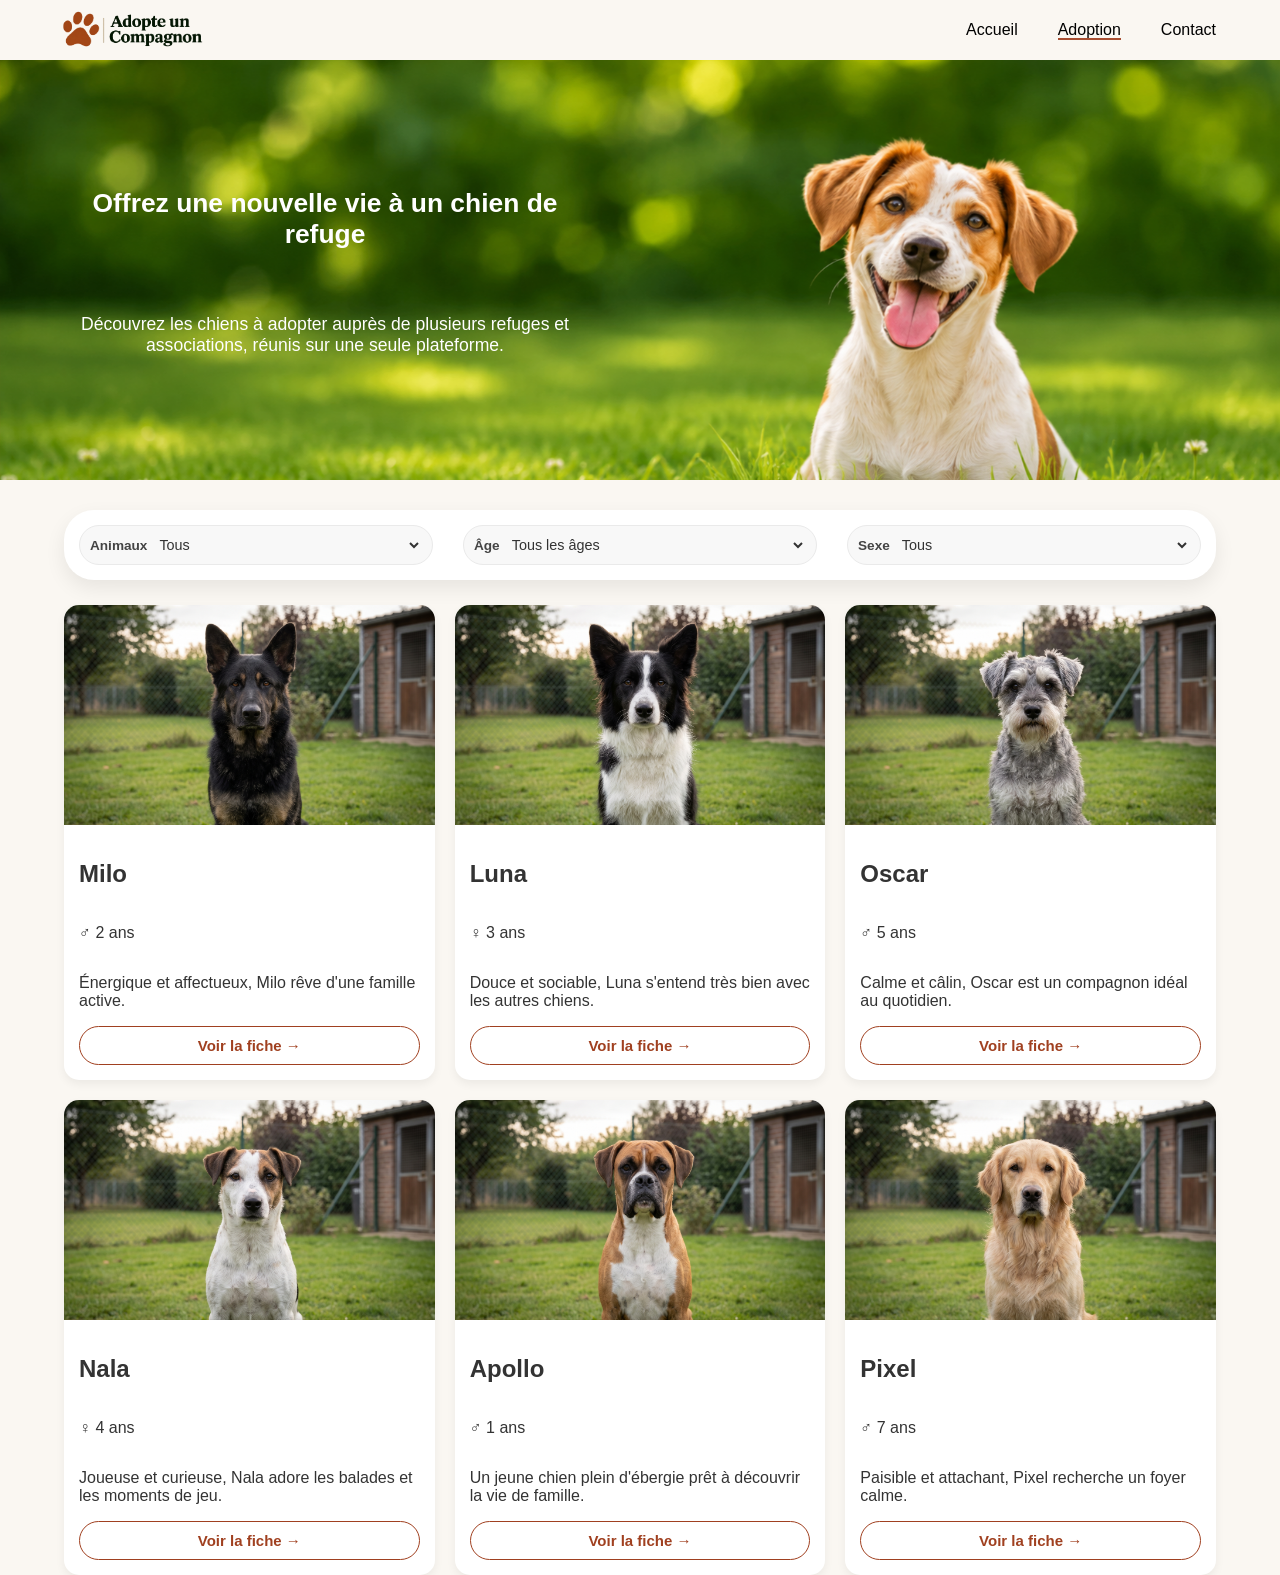
==== adoption.html @ 246dfb07 "Update adoption.html" ====
<!DOCTYPE html>
<html lang="en">
    
<head>
        <meta charset="UTF-8">
        <meta name="viewport" content="width=device-width, initial-scale=1.0">
        <link rel="stylesheet" href="css/adoption-styles.css">
        <title>Nos chiens à l'adoption</title>
    </head>

    <body>

        <header>
            <img src="img/Adopte un Compagnon.png" alt="dog-logo" id="dog-logo">
            <nav id="nav-largeScreen">
                <ul>
                    <li><a href="index.html" id="accueil">Accueil</a></li>
                    <li><a href="adoption.html" id="adoption">Adoption</a></li>
                    <li><a href="contact.html" id="contact">Contact</a></li>
                </ul>
            </nav>
            <div id="nav-mobile">
                <input type="checkbox" id="menu-toggle">
                <label for="menu-toggle">
                    <span class="burger">☰</span>
                    <span class="close">✕</span>
                </label>
                <ul class="menu">
                    <li><a href="index.html">Accueil</a></li>
                    <li><a href="adoption.html">Adoption</a></li>
                    <li><a href="contact.html">Contact</a></li>
                </ul>
            </div>
        </header>

        <main class="container">

            <section id="hero">
                <div id="hero-container">
                    <h1>Offrez une nouvelle vie à un chien de refuge</h1>
                    <p>Découvrez les chiens à adopter auprès de plusieurs refuges et associations, réunis sur une seule plateforme.</p>
                </div>
            </section>

            <div class="filter-bar">
                <div class="filter-group">
                    <label for="filter-animal">Animaux</label>
                    <select id="filter-animal">
                        <option value="">Tous</option>
                        <option value="chien">Chien</option>
                        <option value="chat">Chat</option>
                    </select>
                </div>

                <div class="filter-group">
                    <label for="filter-age">Âge</label>
                    <select id="filter-age">
                        <option value="">Tous les âges</option>
                        <option value="chiot">Chiot / Chaton</option>
                        <option value="adulte">Adulte</option>
                        <option value="senior">Senior</option>
                    </select>
                </div>

                <div class="filter-group">
                    <label for="filter-sexe">Sexe</label>
                    <select id="filter-sexe">
                        <option value="">Tous</option>
                        <option value="male">Mâle</option>
                        <option value="femelle">Femelle</option>
                    </select>
                </div>

            </div>

            <div class="dogs-grid">    

                <!-- Carte 1 -->
                <div class="dog-card">
                    <img src="img/Milo.jpg" alt="Photo de Milo" class="dog-img">
                    <div class="dog-info male">
                        <h2>Milo</h2>
                        <p class="dog-details">♂ 2 ans</p>
                        <p class="dog-desc">Énergique et affectueux, Milo rêve d'une famille active.</p>
                        <button class="btn-card">Voir la fiche →</button>
                    </div>
                </div>

                <!-- Carte 2 -->
                <div class="dog-card">
                    <img src="img/Luna.jpg" alt="Photo de Luna" class="dog-img">
                    <div class="dog-info female">
                        <h2>Luna</h2>
                        <p class="dog-details">♀ 3 ans</p>
                        <p class="dog-desc">Douce et sociable, Luna s'entend très bien avec les autres chiens.</p>
                        <button class="btn-card">Voir la fiche →</button>
                    </div>
                </div>

                <!-- Carte 3 -->
                <div class="dog-card">
                    <img src="img/Oscar.jpg" alt="Photo de Oscar" class="dog-img">
                    <div class="dog-info male">
                        <h2>Oscar</h2>
                        <p class="dog-details">♂ 5 ans</p>
                        <p class="dog-desc">Calme et câlin, Oscar est un compagnon idéal au quotidien.</p>
                        <button class="btn-card">Voir la fiche →</button>
                    </div>
                </div>

                <!-- Carte 4 -->
                <div class="dog-card">
                    <img src="img/Nala.jpg" alt="Photo de Nala" class="dog-img">
                    <div class="dog-info female">
                        <h2>Nala</h2>
                        <p class="dog-details">♀ 4 ans</p>
                        <p class="dog-desc">Joueuse et curieuse, Nala adore les balades et les moments de jeu.</p>
                        <button class="btn-card">Voir la fiche →</button>
                    </div>
                </div>

                <!-- Carte 5 -->
                <div class="dog-card">
                    <img src="img/Apollo.jpg" alt="Photo de Apollo" class="dog-img">
                    <div class="dog-info male">
                        <h2>Apollo</h2>
                        <p class="dog-details">♂ 1 ans</p>
                        <p class="dog-desc">Un jeune chien plein d'ébergie prêt à découvrir la vie de famille.</p>
                        <button class="btn-card">Voir la fiche →</button>
                    </div>
                </div>

                <!-- Carte 6 -->
                <div class="dog-card">
                    <img src="img/Pixel.jpg" alt="Photo de Pixel" class="dog-img">
                    <div class="dog-info male">
                        <h2>Pixel</h2>
                        <p class="dog-details">♂ 7 ans</p>
                        <p class="dog-desc">Paisible et attachant, Pixel recherche un foyer calme.</p>
                        <button class="btn-card">Voir la fiche →</button>
                    </div>
                </div>

            </div>
        </main>
    </body>
</html>
---- css/adoption-styles.css ----
body {
    font-family: Arial, sans-serif;
    margin: 0;
    padding: 0;
    background-color: #FAF7F2;
    color: #333;
}

header {
    display: flex;
    justify-content: space-between;
    align-items: center;
    width: 90%;
    margin: 0 auto;
}

#dog-logo {
    width: 180px;
    height: auto;
    margin-left: -25px;
}

header ul {
    list-style: none;
    align-items: center;
    display: flex;
    gap: 40px;
    margin: 0;
    padding: 0;
}

#adoption {
    border-bottom: 2px solid #A84E32;
}

a {
    text-decoration: none;
    color: black;
    cursor: pointer;
}

#nav-mobile {
    display: none;
}

.filter-bar:has(#filter-sex option[value="male"]:checked)~.dogs-grid .dog-card:not(:has(.male)){
            display: none;
}
.filter-bar:has(#filter-sex option[value="female"]:checked)~.dogs-grid .dog-card:not(:has(.female)){
            display: none;
}

#hero {
    background-image: url('../img/Jack Russell dans un pré fleuri.png');
    background-size: cover;
    background-position: center;
    background-repeat: no-repeat;
    min-height: 400px;
    color: white;
    align-content: center;
    display: grid;
    grid-template-columns: repeat(2, 1fr);
    padding: 10px;
    margin-bottom: 30px;
}

#hero-container {
    width: 80%;
    margin: 0 auto;
    height: 100%;
    font-size: 1.1rem;
    text-align: center;
    justify-content: center;
    display: flex;
    flex-direction: column;
    gap: 25px;
}

.dogs-grid {
    width: 90%;
    margin: 0 auto;
}

.cats-grid, .dogs-grid {
    display: grid;
    grid-template-columns: repeat(3, 1fr); 
    gap: 20px;
}

.cat-card, .dog-card {
    background-color: white;
    border-radius: 15px;
    overflow: hidden;
    display: flex;
    flex-direction: column;
    box-shadow: 0 4px 10px rgba(0, 0, 0, 0.06);
}

.cat-img, .dog-img {
    width: 100%;
    height: auto;
    max-height: 220px;            
    object-fit: cover;            
    object-position: left center; 
    display: block;
}

.cat-info, .dog-info {
    padding: 15px;
    display: flex;
    flex-direction: column;
    flex-grow: 1; 
}

.cat-desc, .dog-desc {
    flex-grow: 1; 
}


.btn-card {
    background-color: transparent;
    color: #a04020;
    border: 1.5px solid #a04020;
    padding: 10px 20px;
    border-radius: 25px;
    font-weight: bold;
    font-size: 15px;
    cursor: pointer;
    transition: background-color 0.3s, color 0.3s;
    text-decoration: none;
    text-align: center;
}

.btn-card:hover {
    background-color: #a04020;
    color: white;
}

.filter-bar {    
    background-color: #ffffff;
    border-radius: 30px;
    box-shadow: 0 8px 20px rgba(0, 0, 0, 0.08); 
    display: flex;
    align-items: center;
    justify-content: space-between;
    width: 90%;
    margin: 0 auto;
    margin-bottom: 25px;
}

.filter-group {
    display: flex;
    align-items: center;
    gap: 8px;
    padding: 10px 10px;
    background-color: #f8f8f8;
    border-radius: 25px;
    border: 1px solid #eaeaea;
    flex: 1;
    margin: 15px;
}

.filter-group label {   
    font-size: 0.85rem;
    font-weight: bold;
    color: #444444;
    white-space: nowrap;
}

.filter-group select {
    width: 100%;
    border: none;
    background: transparent;
    font-size: 0.9rem;
    color: #333333;
    outline: none;
    cursor: pointer;
}

.btn-filter:hover {
    background-color: #a04020;
    color: white;
}

/* Page Fiche de l'animal */
.back-container {
    max-width: 1100px;
    margin: 30px auto 10px auto;
}

.btn-back {
    text-decoration: none;
    color: #2D4A3E;
    font-weight: bold;
    font-size: 0.95rem;
}

.pet-profile-container {
    max-width: 1100px;
    margin: 0 auto 50px auto;
    background-color: #ffffff;
    border-radius: 20px;
    padding: 30px;
    box-shadow: 0 4px 20px rgba(0, 0, 0, 0.06);
    display: flex;
    gap: 40px;
    align-items: flex-start;
}

.pet-profile-image {
    flex: 1;
}

.pet-profile-image img {
    width: 100%;
    height: 400px;
    object-fit: cover;
    border-radius: 15px;
}

.pet-profile-info {
    flex: 1;
}

.pet-profile-info h2 {
    font-size: 2rem;
    color: #2D4A3E;
    margin-bottom: 5px;
}

.pet-subtitle {
    color: #666666;
    font-size: 1rem;
    margin-bottom: 15px;
}

.divider {
    border: 0;
    border-top: 1px solid #eeeeee;
    margin: 20px 0;
}

/* Grille d'informations en cadre */
.info-grid {
    display: grid;
    grid-template-columns: repeat(2, 1fr);
    gap: 15px;
    background-color: #f9f9f9;
    padding: 20px;
    border-radius: 12px;
    margin: 20px 0;
}

.info-item {
    font-size: 0.95rem;
    color: #444444;
}

.btn-adopt {
    display: inline-block;
    padding: 12px 30px;
    background-color: #2D4A3E;
    color: #ffffff;
    text-decoration: none;
    border-radius: 25px;
    font-weight: bold;
    margin-top: 10px;
    transition: background-color 0.2s ease;
}

.btn-adopt:hover {
    background-color: #1e332a;
}

@media (max-width: 700px) {
    a {
        text-decoration: none;
        color: black;
    }
    #nav-largeScreen,
    #menu-toggle,
    label .close,
    .menu
    {
        display: none;
    }
    #nav-mobile,
    label .burger {
        display: block;
        cursor: pointer;
        font-size: 30px;
    }
    #menu-toggle:checked ~ .menu,
    #menu-toggle:checked ~ label .close {
        display: block;
        cursor: pointer;
    }
    #menu-toggle:checked ~ label .close {
        text-align: right;
    }
    #menu-toggle:checked ~ label .burger {
        display: none;
    }
    #menu-toggle:checked ~ .menu li {
        margin: 15px;
    }
    body:has(#menu-toggle:checked) {
        overflow: hidden;
    }
    header:has(#menu-toggle:checked) .menu{
        height: 100vh;
        text-align: center;
        align-content: center;
    }
    header:has(#menu-toggle:checked) #nav-mobile {
        width: 100%;
    }
    header:has(#menu-toggle:checked) #dog-logo{
        display: none;
    }
    .filter-bar {
        display: flex;
        flex-direction: column;
        justify-content: flex-start;
        align-items: center;
        width: fit-content;
    }
    .filter-group label {
        display: block;
        margin-bottom: 8px;
    }
    .filter-group {
        display: block;
        min-width: 200px;
        border-radius: 16px;
    }
    .filter-group select {
        height: 36px;
        border: 1px solid lightgray;
    }
    .dogs-grid {
        grid-template-columns: repeat(1, 1fr);
    }
}
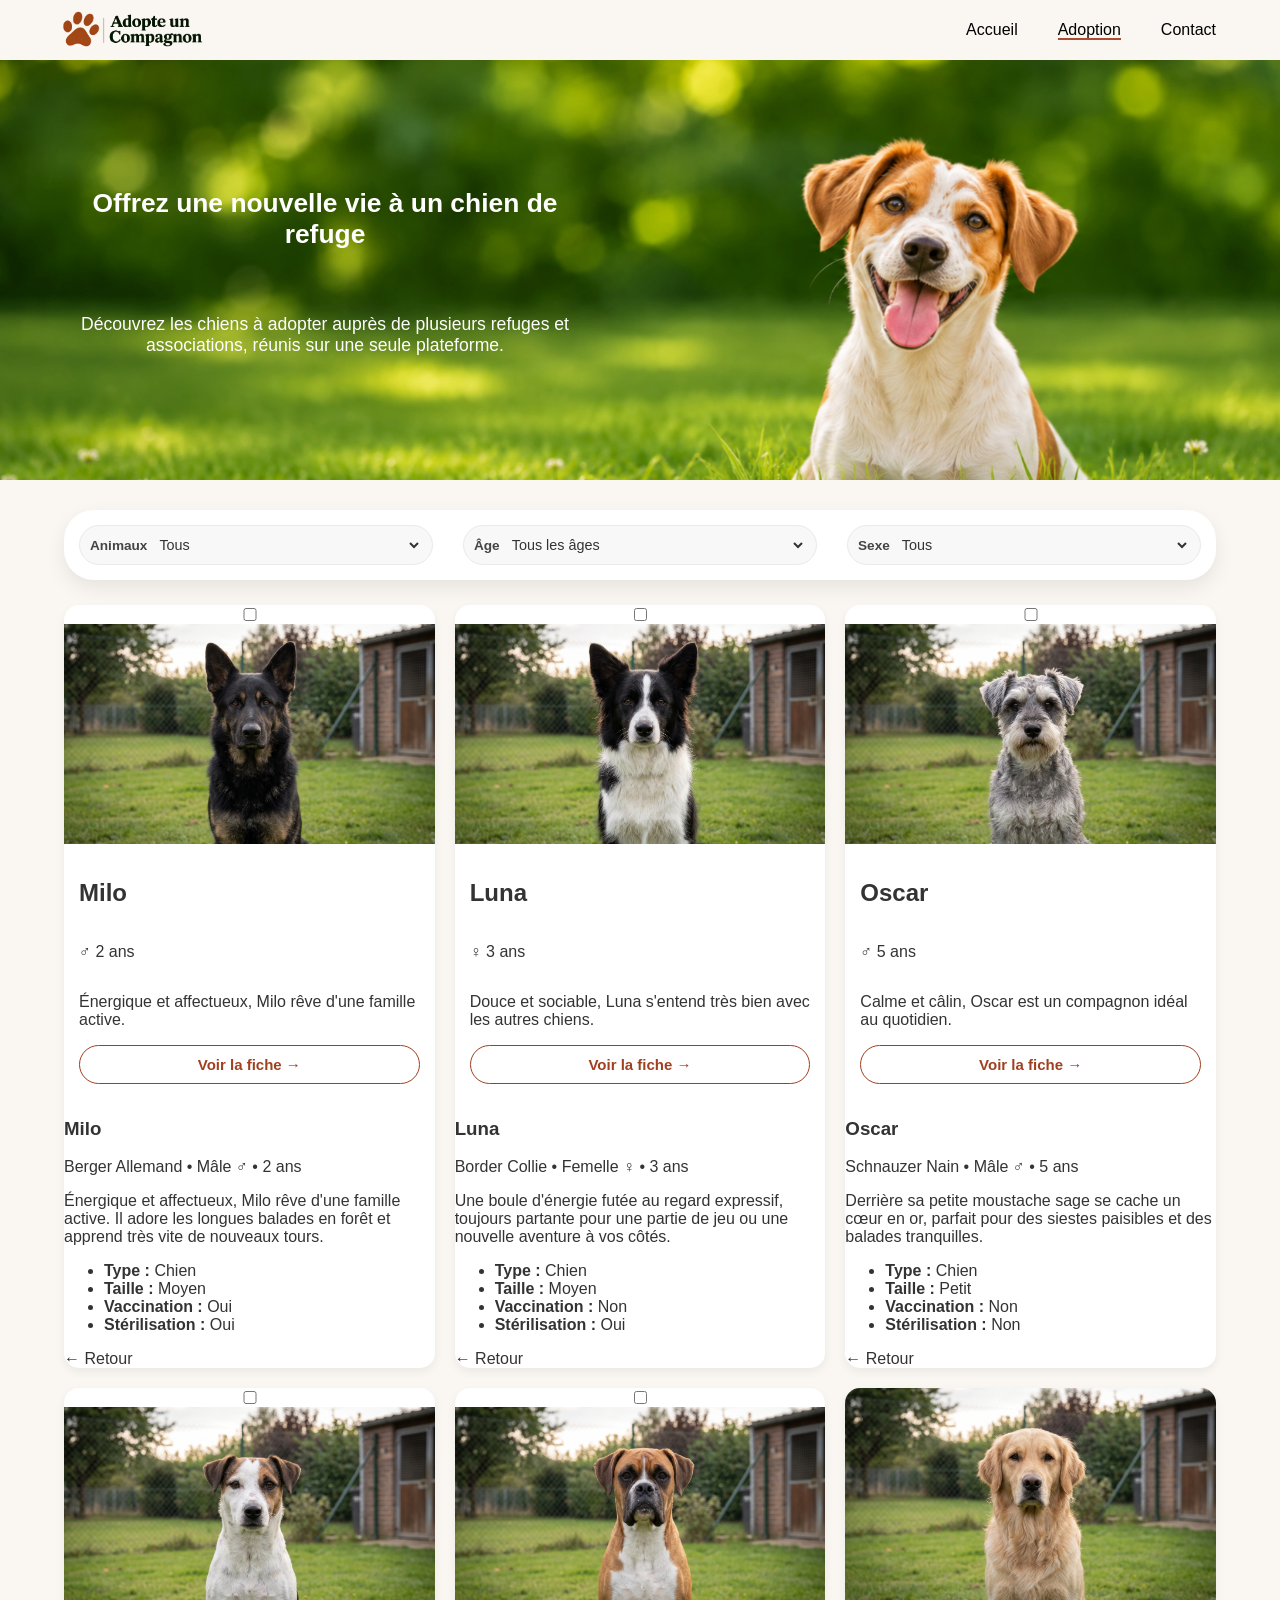
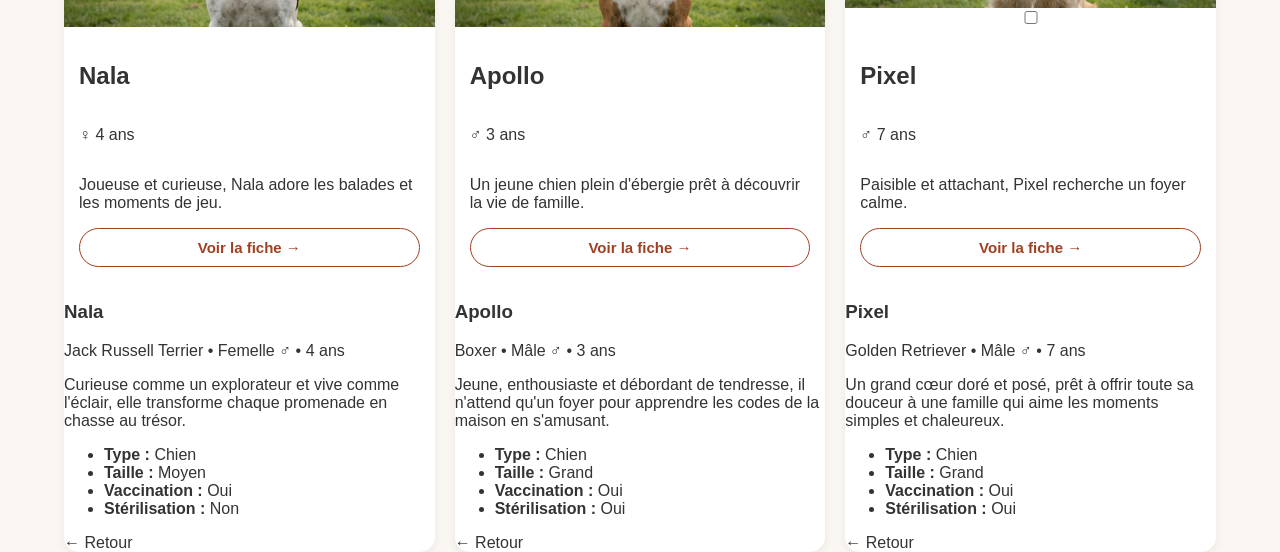
==== commit 9114f0aa: "Add files via upload" ====
--- a/adoption.html
+++ b/adoption.html
@@ -19,18 +19,21 @@
                     <li><a href="contact.html" id="contact">Contact</a></li>
                 </ul>
             </nav>
-            <div id="nav-mobile">
-                <input type="checkbox" id="menu-toggle">
-                <label for="menu-toggle">
-                    <span class="burger">☰</span>
-                    <span class="close">✕</span>
-                </label>
-                <ul class="menu">
-                    <li><a href="index.html">Accueil</a></li>
-                    <li><a href="adoption.html">Adoption</a></li>
-                    <li><a href="contact.html">Contact</a></li>
-                </ul>
-            </div>
+        <div id="nav-mobile">
+            <input type="checkbox" id="menu-toggle">
+            <label for="menu-toggle" class="hamburger">
+                <span class="line"></span>
+                <span class="line"></span>
+                <span class="line"></span>
+            </label>
+            <ul class="menu">
+                <li><a href="index.html">Accueil</a></li>
+                <li><a href="adoption.html">Adoption</a></li>
+                <li><a href="stories.html">Success stories</a></li>
+                <li><a href="sources.html">Sources</a></li>
+                <li><a href="contact.html">Contact</a></li>
+            </ul>
+        </div>
         </header>
 
         <main class="container">
@@ -77,70 +80,162 @@
 
                 <!-- Carte 1 -->
                 <div class="dog-card">
+                    <input type="checkbox" id="fiche-milo" class="fiche-toggle">
                     <img src="img/Milo.jpg" alt="Photo de Milo" class="dog-img">
                     <div class="dog-info male">
                         <h2>Milo</h2>
                         <p class="dog-details">♂ 2 ans</p>
                         <p class="dog-desc">Énergique et affectueux, Milo rêve d'une famille active.</p>
-                        <button class="btn-card">Voir la fiche →</button>
-                    </div>
-                </div>
-
+                        <label for="fiche-milo" class="btn-card">Voir la fiche &rarr;</label>
+                    </div>
+            
+                <!--Overlay-->
+                <div class="fiche-overlay">
+                     <h3>Milo</h3>
+                     <p class="fiche-subtitle">Berger Allemand &bull; Mâle ♂ &bull; 2 ans</p>
+                     <p class="fiche-bio">Énergique et affectueux, Milo rêve d'une famille active. Il adore les longues balades en forêt et apprend très vite de nouveaux tours.</p>
+                     <ul class="fiche-details">
+                         <li><strong>Type :</strong> Chien</li>
+                         <li><strong>Taille :</strong> Moyen</li>
+                         <li><strong>Vaccination :</strong> Oui</li>
+                         <li><strong>Stérilisation :</strong> Oui</li>
+                     </ul>
+                     <label for="fiche-milo" class="btn-retour">&larr; Retour</label>
+                </div>
+            </div>
+            
                 <!-- Carte 2 -->
                 <div class="dog-card">
+                    <input type="checkbox" id="fiche-Luna" class="fiche-toggle">
                     <img src="img/Luna.jpg" alt="Photo de Luna" class="dog-img">
-                    <div class="dog-info female">
+                    <div class="dog-info femelle">
                         <h2>Luna</h2>
                         <p class="dog-details">♀ 3 ans</p>
                         <p class="dog-desc">Douce et sociable, Luna s'entend très bien avec les autres chiens.</p>
-                        <button class="btn-card">Voir la fiche →</button>
-                    </div>
-                </div>
+                        <label for="fiche-Luna" class="btn-card">Voir la fiche &rarr;</label>
+                    </div>
+                
+
+                <!--Overlay-->
+                <div class="fiche-overlay">
+                     <h3>Luna</h3>
+                     <p class="fiche-subtitle">Border Collie &bull; Femelle ♀ &bull; 3 ans</p>
+                     <p class="fiche-bio">Une boule d'énergie futée au regard expressif, toujours partante pour une partie de jeu ou une nouvelle aventure à vos côtés.</p>
+                     <ul class="fiche-details">
+                         <li><strong>Type :</strong> Chien</li>
+                         <li><strong>Taille :</strong> Moyen</li>
+                         <li><strong>Vaccination :</strong> Non</li>
+                         <li><strong>Stérilisation :</strong> Oui</li>
+                     </ul>
+                     <label for="fiche-Luna" class="btn-retour">&larr; Retour</label>
+                </div>
+            </div>
+            
 
                 <!-- Carte 3 -->
                 <div class="dog-card">
+                    <input type="checkbox" id="fiche-Oscar" class="fiche-toggle">
                     <img src="img/Oscar.jpg" alt="Photo de Oscar" class="dog-img">
                     <div class="dog-info male">
                         <h2>Oscar</h2>
                         <p class="dog-details">♂ 5 ans</p>
                         <p class="dog-desc">Calme et câlin, Oscar est un compagnon idéal au quotidien.</p>
-                        <button class="btn-card">Voir la fiche →</button>
-                    </div>
-                </div>
-
+                        <label for="fiche-Oscar" class="btn-card">Voir la fiche &rarr;</label>
+                    </div>
+
+                    <!--Overlay-->
+                <div class="fiche-overlay">
+                     <h3>Oscar</h3>
+                     <p class="fiche-subtitle">Schnauzer Nain &bull; Mâle ♂ &bull; 5 ans</p>
+                     <p class="fiche-bio">Derrière sa petite moustache sage se cache un cœur en or, parfait pour des siestes paisibles et des balades tranquilles.</p>
+                     <ul class="fiche-details">
+                         <li><strong>Type :</strong> Chien</li>
+                         <li><strong>Taille :</strong> Petit</li>
+                         <li><strong>Vaccination :</strong> Non</li>
+                         <li><strong>Stérilisation :</strong> Non</li>
+                     </ul>
+                     <label for="fiche-Oscar" class="btn-retour">&larr; Retour</label>
+                </div>
+            </div>
+            
                 <!-- Carte 4 -->
                 <div class="dog-card">
+                    <input type="checkbox" id="fiche-Nala" class="fiche-toggle">
                     <img src="img/Nala.jpg" alt="Photo de Nala" class="dog-img">
-                    <div class="dog-info female">
+                    <div class="dog-info femelle">
                         <h2>Nala</h2>
                         <p class="dog-details">♀ 4 ans</p>
                         <p class="dog-desc">Joueuse et curieuse, Nala adore les balades et les moments de jeu.</p>
-                        <button class="btn-card">Voir la fiche →</button>
-                    </div>
-                </div>
+                        <label for="fiche-Nala" class="btn-card">Voir la fiche &rarr;</label>
+                    </div>
+
+                    <!--Overlay-->
+                <div class="fiche-overlay">
+                     <h3>Nala</h3>
+                     <p class="fiche-subtitle">Jack Russell Terrier &bull; Femelle ♂ &bull; 4 ans</p>
+                     <p class="fiche-bio">Curieuse comme un explorateur et vive comme l'éclair, elle transforme chaque promenade en chasse au trésor.</p>
+                     <ul class="fiche-details">
+                         <li><strong>Type :</strong> Chien</li>
+                         <li><strong>Taille :</strong> Moyen</li>
+                         <li><strong>Vaccination :</strong> Oui</li>
+                         <li><strong>Stérilisation :</strong> Non</li>
+                     </ul>
+                     <label for="fiche-Nala" class="btn-retour">&larr; Retour</label>
+                </div>
+            </div>
+                
 
                 <!-- Carte 5 -->
                 <div class="dog-card">
+                    <input type="checkbox" id="fiche-Apollo" class="fiche-toggle">
                     <img src="img/Apollo.jpg" alt="Photo de Apollo" class="dog-img">
                     <div class="dog-info male">
                         <h2>Apollo</h2>
-                        <p class="dog-details">♂ 1 ans</p>
+                        <p class="dog-details">♂ 3 ans</p>
                         <p class="dog-desc">Un jeune chien plein d'ébergie prêt à découvrir la vie de famille.</p>
-                        <button class="btn-card">Voir la fiche →</button>
-                    </div>
-                </div>
+                        <label for="fiche-Apollo" class="btn-card">Voir la fiche &rarr;</label>
+                    </div>
+                
+                    <!--Overlay-->
+                <div class="fiche-overlay">
+                     <h3>Apollo</h3>
+                     <p class="fiche-subtitle">Boxer &bull; Mâle ♂ &bull; 3 ans</p>
+                     <p class="fiche-bio">Jeune, enthousiaste et débordant de tendresse, il n'attend qu'un foyer pour apprendre les codes de la maison en s'amusant.</p>
+                     <ul class="fiche-details">
+                         <li><strong>Type :</strong> Chien</li>
+                         <li><strong>Taille :</strong> Grand</li>
+                         <li><strong>Vaccination :</strong> Oui</li>
+                         <li><strong>Stérilisation :</strong> Oui</li>
+                     </ul>
+                     <label for="fiche-Apollo" class="btn-retour">&larr; Retour</label>
+                </div>
+            </div>
 
                 <!-- Carte 6 -->
                 <div class="dog-card">
                     <img src="img/Pixel.jpg" alt="Photo de Pixel" class="dog-img">
+                    <input type="checkbox" id="fiche-Pixel" class="fiche-toggle">
                     <div class="dog-info male">
                         <h2>Pixel</h2>
                         <p class="dog-details">♂ 7 ans</p>
                         <p class="dog-desc">Paisible et attachant, Pixel recherche un foyer calme.</p>
-                        <button class="btn-card">Voir la fiche →</button>
-                    </div>
-                </div>
-
+                        <label for="fiche-Pixel" class="btn-card">Voir la fiche &rarr;</label>
+                    </div>
+                
+                <!--Overlay-->
+                <div class="fiche-overlay">
+                     <h3>Pixel</h3>
+                     <p class="fiche-subtitle">Golden Retriever &bull; Mâle ♂ &bull; 7 ans</p>
+                     <p class="fiche-bio">Un grand cœur doré et posé, prêt à offrir toute sa douceur à une famille qui aime les moments simples et chaleureux.</p>
+                     <ul class="fiche-details">
+                         <li><strong>Type :</strong> Chien</li>
+                         <li><strong>Taille :</strong> Grand</li>
+                         <li><strong>Vaccination :</strong> Oui</li>
+                         <li><strong>Stérilisation :</strong> Oui</li>
+                     </ul>
+                     <label for="fiche-Pixel" class="btn-retour">&larr; Retour</label>
+                </div>
+            </div>
             </div>
         </main>
     </body>
--- a/css/adoption-styles.css
+++ b/css/adoption-styles.css
@@ -6,6 +6,10 @@
     color: #333;
 }
 
+body:has(#filter-sex) {
+    background-color: red;
+}
+
 header {
     display: flex;
     justify-content: space-between;
@@ -43,10 +47,10 @@
     display: none;
 }
 
-.filter-bar:has(#filter-sex option[value="male"]:checked)~.dogs-grid .dog-card:not(:has(.male)){
+.filter-bar:has(#filter-sexe option[value="male"]:checked)~.dogs-grid .dog-card:not(:has(.male)){
             display: none;
 }
-.filter-bar:has(#filter-sex option[value="female"]:checked)~.dogs-grid .dog-card:not(:has(.female)){
+.filter-bar:has(#filter-sexe option[value="femelle"]:checked)~.dogs-grid .dog-card:not(:has(.femelle)){
             display: none;
 }
 
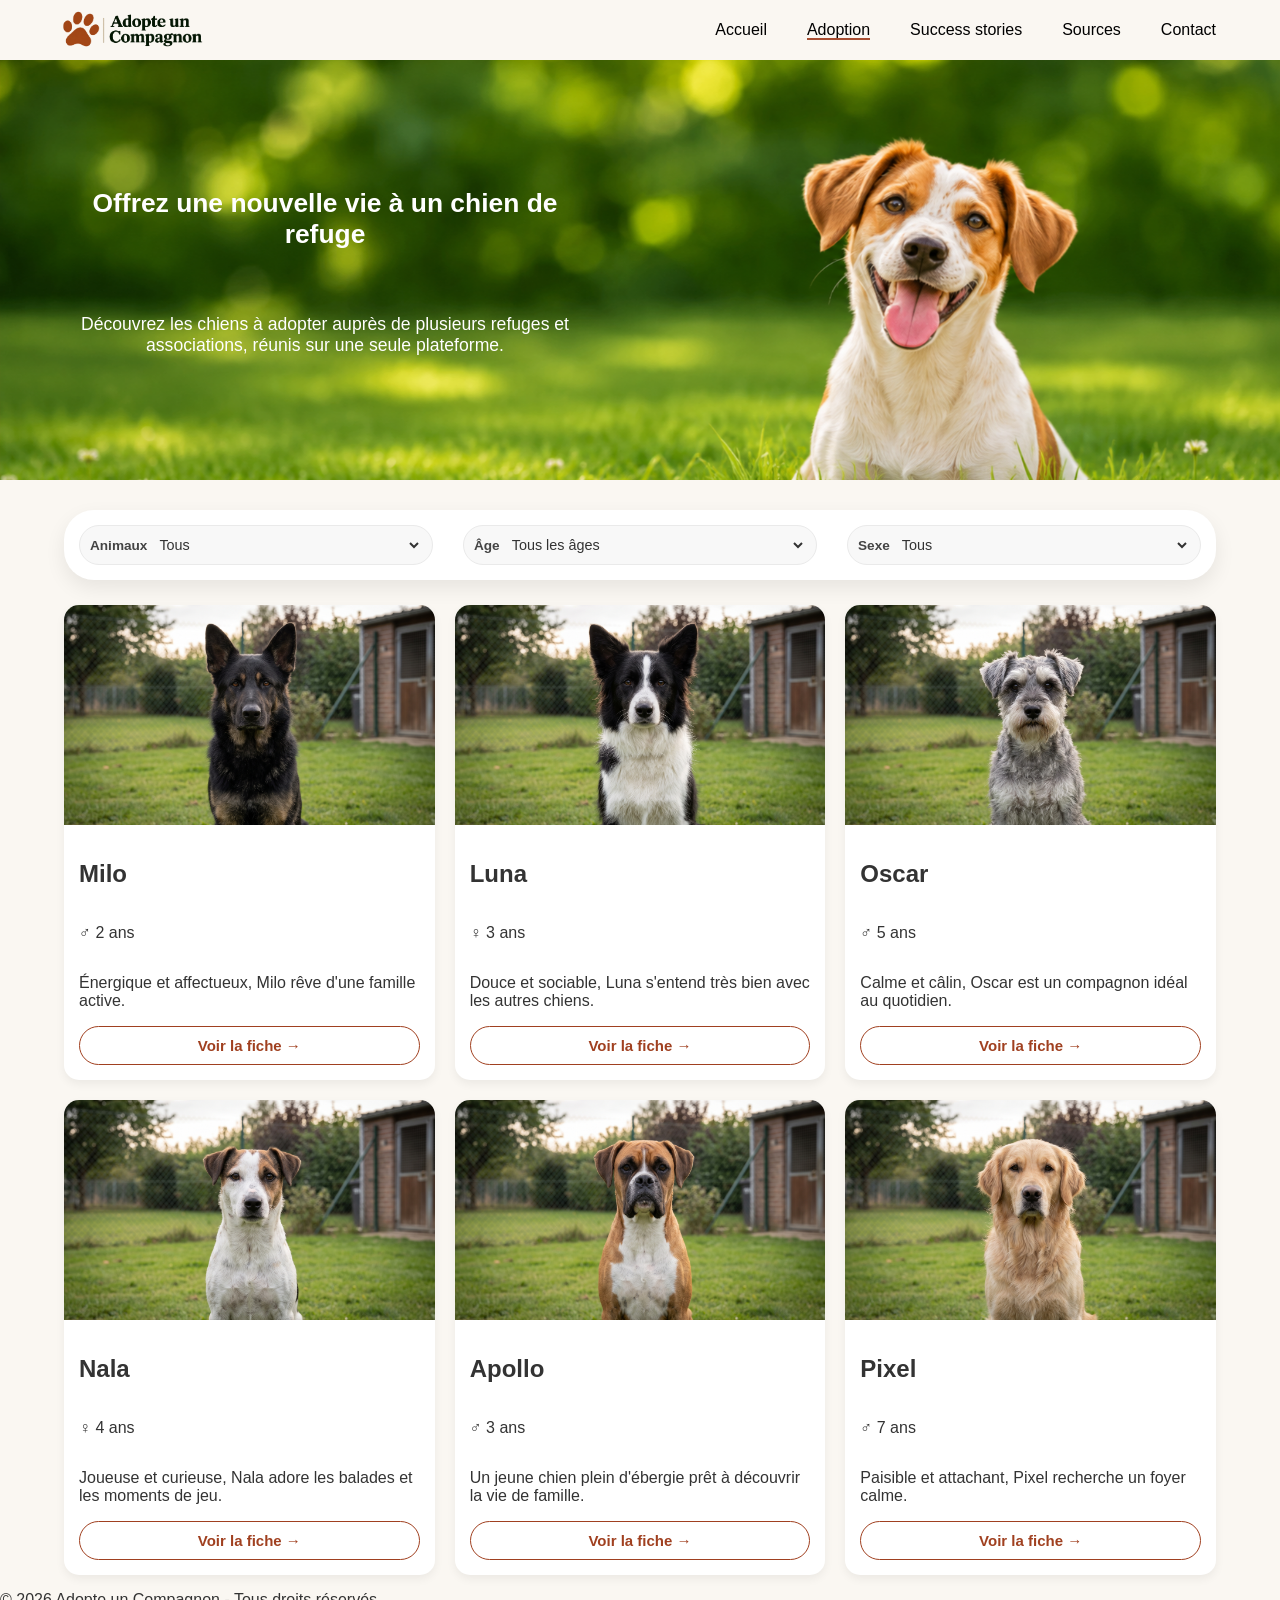
==== commit e740df10: "Add files via upload" ====
--- a/adoption.html
+++ b/adoption.html
@@ -6,19 +6,21 @@
         <meta name="viewport" content="width=device-width, initial-scale=1.0">
         <link rel="stylesheet" href="css/adoption-styles.css">
         <title>Nos chiens à l'adoption</title>
-    </head>
-
-    <body>
-
-        <header>
-            <img src="img/Adopte un Compagnon.png" alt="dog-logo" id="dog-logo">
-            <nav id="nav-largeScreen">
-                <ul>
-                    <li><a href="index.html" id="accueil">Accueil</a></li>
-                    <li><a href="adoption.html" id="adoption">Adoption</a></li>
-                    <li><a href="contact.html" id="contact">Contact</a></li>
-                </ul>
-            </nav>
+</head>
+
+<body>
+
+<header>
+        <img src="img/Adopte un Compagnon.png" alt="dog-logo" id="dog-logo">
+        <nav id="nav-largeScreen">
+            <ul>
+                <li><a href="index.html" id="accueil">Accueil</a></li>
+                <li><a href="adoption.html" id="adoption">Adoption</a></li>
+                <li><a href="stories.html" id="stories">Success stories</a></li>
+                <li><a href="sources.html" id="sources">Sources</a></li>
+                <li><a href="contact.html" id="contact">Contact</a></li>
+            </ul>
+        </nav>
         <div id="nav-mobile">
             <input type="checkbox" id="menu-toggle">
             <label for="menu-toggle" class="hamburger">
@@ -34,61 +36,61 @@
                 <li><a href="contact.html">Contact</a></li>
             </ul>
         </div>
-        </header>
-
-        <main class="container">
-
-            <section id="hero">
-                <div id="hero-container">
-                    <h1>Offrez une nouvelle vie à un chien de refuge</h1>
-                    <p>Découvrez les chiens à adopter auprès de plusieurs refuges et associations, réunis sur une seule plateforme.</p>
-                </div>
-            </section>
-
-            <div class="filter-bar">
-                <div class="filter-group">
-                    <label for="filter-animal">Animaux</label>
-                    <select id="filter-animal">
-                        <option value="">Tous</option>
-                        <option value="chien">Chien</option>
-                        <option value="chat">Chat</option>
-                    </select>
-                </div>
-
-                <div class="filter-group">
-                    <label for="filter-age">Âge</label>
-                    <select id="filter-age">
-                        <option value="">Tous les âges</option>
-                        <option value="chiot">Chiot / Chaton</option>
-                        <option value="adulte">Adulte</option>
-                        <option value="senior">Senior</option>
-                    </select>
-                </div>
-
-                <div class="filter-group">
-                    <label for="filter-sexe">Sexe</label>
-                    <select id="filter-sexe">
-                        <option value="">Tous</option>
-                        <option value="male">Mâle</option>
-                        <option value="femelle">Femelle</option>
-                    </select>
-                </div>
-
-            </div>
-
-            <div class="dogs-grid">    
-
-                <!-- Carte 1 -->
-                <div class="dog-card">
-                    <input type="checkbox" id="fiche-milo" class="fiche-toggle">
-                    <img src="img/Milo.jpg" alt="Photo de Milo" class="dog-img">
-                    <div class="dog-info male">
-                        <h2>Milo</h2>
-                        <p class="dog-details">♂ 2 ans</p>
-                        <p class="dog-desc">Énergique et affectueux, Milo rêve d'une famille active.</p>
-                        <label for="fiche-milo" class="btn-card">Voir la fiche &rarr;</label>
-                    </div>
-            
+    </header>
+
+    <main class="container">
+
+        <section id="hero">
+            <div id="hero-container">
+                <h1>Offrez une nouvelle vie à un chien de refuge</h1>
+                <p>Découvrez les chiens à adopter auprès de plusieurs refuges et associations, réunis sur une seule plateforme.</p>
+            </div>
+        </section>
+
+        <div class="filter-bar">
+            <div class="filter-group">
+                <label for="filter-animal">Animaux</label>
+                <select id="filter-animal">
+                    <option value="">Tous</option>
+                    <option value="chien">Chien</option>
+                    <option value="chat">Chat</option>
+                </select>
+            </div>
+
+            <div class="filter-group">
+                <label for="filter-age">Âge</label>
+                <select id="filter-age">
+                    <option value="">Tous les âges</option>
+                    <option value="chiot">Chiot / Chaton</option>
+                    <option value="adulte">Adulte</option>
+                    <option value="senior">Senior</option>
+                </select>
+            </div>
+
+            <div class="filter-group">
+                <label for="filter-sexe">Sexe</label>
+                <select id="filter-sexe">
+                    <option value="">Tous</option>
+                    <option value="male">Mâle</option>
+                    <option value="femelle">Femelle</option>
+                </select>
+            </div>
+
+        </div>
+
+        <div class="dogs-grid">    
+
+            <!-- Carte 1 -->
+            <div class="dog-card">
+                <input type="checkbox" id="fiche-milo" class="fiche-toggle">
+                <img src="img/Milo.jpg" alt="Photo de Milo" class="dog-img">
+                <div class="dog-info male">
+                    <h2>Milo</h2>
+                    <p class="dog-details">♂ 2 ans</p>
+                    <p class="dog-desc">Énergique et affectueux, Milo rêve d'une famille active.</p>
+                    <label for="fiche-milo" class="btn-card">Voir la fiche &rarr;</label>
+                </div>
+        
                 <!--Overlay-->
                 <div class="fiche-overlay">
                      <h3>Milo</h3>
@@ -103,18 +105,18 @@
                      <label for="fiche-milo" class="btn-retour">&larr; Retour</label>
                 </div>
             </div>
-            
-                <!-- Carte 2 -->
-                <div class="dog-card">
-                    <input type="checkbox" id="fiche-Luna" class="fiche-toggle">
-                    <img src="img/Luna.jpg" alt="Photo de Luna" class="dog-img">
-                    <div class="dog-info femelle">
-                        <h2>Luna</h2>
-                        <p class="dog-details">♀ 3 ans</p>
-                        <p class="dog-desc">Douce et sociable, Luna s'entend très bien avec les autres chiens.</p>
-                        <label for="fiche-Luna" class="btn-card">Voir la fiche &rarr;</label>
-                    </div>
-                
+        
+            <!-- Carte 2 -->
+            <div class="dog-card">
+                <input type="checkbox" id="fiche-Luna" class="fiche-toggle">
+                <img src="img/Luna.jpg" alt="Photo de Luna" class="dog-img">
+                <div class="dog-info femelle">
+                    <h2>Luna</h2>
+                    <p class="dog-details">♀ 3 ans</p>
+                    <p class="dog-desc">Douce et sociable, Luna s'entend très bien avec les autres chiens.</p>
+                    <label for="fiche-Luna" class="btn-card">Voir la fiche &rarr;</label>
+                </div>
+            
 
                 <!--Overlay-->
                 <div class="fiche-overlay">
@@ -130,20 +132,20 @@
                      <label for="fiche-Luna" class="btn-retour">&larr; Retour</label>
                 </div>
             </div>
-            
-
-                <!-- Carte 3 -->
-                <div class="dog-card">
-                    <input type="checkbox" id="fiche-Oscar" class="fiche-toggle">
-                    <img src="img/Oscar.jpg" alt="Photo de Oscar" class="dog-img">
-                    <div class="dog-info male">
-                        <h2>Oscar</h2>
-                        <p class="dog-details">♂ 5 ans</p>
-                        <p class="dog-desc">Calme et câlin, Oscar est un compagnon idéal au quotidien.</p>
-                        <label for="fiche-Oscar" class="btn-card">Voir la fiche &rarr;</label>
-                    </div>
-
-                    <!--Overlay-->
+        
+
+            <!-- Carte 3 -->
+            <div class="dog-card">
+                <input type="checkbox" id="fiche-Oscar" class="fiche-toggle">
+                <img src="img/Oscar.jpg" alt="Photo de Oscar" class="dog-img">
+                <div class="dog-info male">
+                    <h2>Oscar</h2>
+                    <p class="dog-details">♂ 5 ans</p>
+                    <p class="dog-desc">Calme et câlin, Oscar est un compagnon idéal au quotidien.</p>
+                    <label for="fiche-Oscar" class="btn-card">Voir la fiche &rarr;</label>
+                </div>
+
+                <!--Overlay-->
                 <div class="fiche-overlay">
                      <h3>Oscar</h3>
                      <p class="fiche-subtitle">Schnauzer Nain &bull; Mâle ♂ &bull; 5 ans</p>
@@ -157,19 +159,19 @@
                      <label for="fiche-Oscar" class="btn-retour">&larr; Retour</label>
                 </div>
             </div>
-            
-                <!-- Carte 4 -->
-                <div class="dog-card">
-                    <input type="checkbox" id="fiche-Nala" class="fiche-toggle">
-                    <img src="img/Nala.jpg" alt="Photo de Nala" class="dog-img">
-                    <div class="dog-info femelle">
-                        <h2>Nala</h2>
-                        <p class="dog-details">♀ 4 ans</p>
-                        <p class="dog-desc">Joueuse et curieuse, Nala adore les balades et les moments de jeu.</p>
-                        <label for="fiche-Nala" class="btn-card">Voir la fiche &rarr;</label>
-                    </div>
-
-                    <!--Overlay-->
+        
+            <!-- Carte 4 -->
+            <div class="dog-card">
+                <input type="checkbox" id="fiche-Nala" class="fiche-toggle">
+                <img src="img/Nala.jpg" alt="Photo de Nala" class="dog-img">
+                <div class="dog-info femelle">
+                    <h2>Nala</h2>
+                    <p class="dog-details">♀ 4 ans</p>
+                    <p class="dog-desc">Joueuse et curieuse, Nala adore les balades et les moments de jeu.</p>
+                    <label for="fiche-Nala" class="btn-card">Voir la fiche &rarr;</label>
+                </div>
+
+                <!--Overlay-->
                 <div class="fiche-overlay">
                      <h3>Nala</h3>
                      <p class="fiche-subtitle">Jack Russell Terrier &bull; Femelle ♂ &bull; 4 ans</p>
@@ -183,20 +185,20 @@
                      <label for="fiche-Nala" class="btn-retour">&larr; Retour</label>
                 </div>
             </div>
-                
-
-                <!-- Carte 5 -->
-                <div class="dog-card">
-                    <input type="checkbox" id="fiche-Apollo" class="fiche-toggle">
-                    <img src="img/Apollo.jpg" alt="Photo de Apollo" class="dog-img">
-                    <div class="dog-info male">
-                        <h2>Apollo</h2>
-                        <p class="dog-details">♂ 3 ans</p>
-                        <p class="dog-desc">Un jeune chien plein d'ébergie prêt à découvrir la vie de famille.</p>
-                        <label for="fiche-Apollo" class="btn-card">Voir la fiche &rarr;</label>
-                    </div>
-                
-                    <!--Overlay-->
+            
+
+            <!-- Carte 5 -->
+            <div class="dog-card">
+                <input type="checkbox" id="fiche-Apollo" class="fiche-toggle">
+                <img src="img/Apollo.jpg" alt="Photo de Apollo" class="dog-img">
+                <div class="dog-info male">
+                    <h2>Apollo</h2>
+                    <p class="dog-details">♂ 3 ans</p>
+                    <p class="dog-desc">Un jeune chien plein d'ébergie prêt à découvrir la vie de famille.</p>
+                    <label for="fiche-Apollo" class="btn-card">Voir la fiche &rarr;</label>
+                </div>
+            
+                <!--Overlay-->
                 <div class="fiche-overlay">
                      <h3>Apollo</h3>
                      <p class="fiche-subtitle">Boxer &bull; Mâle ♂ &bull; 3 ans</p>
@@ -211,17 +213,17 @@
                 </div>
             </div>
 
-                <!-- Carte 6 -->
-                <div class="dog-card">
-                    <img src="img/Pixel.jpg" alt="Photo de Pixel" class="dog-img">
-                    <input type="checkbox" id="fiche-Pixel" class="fiche-toggle">
-                    <div class="dog-info male">
-                        <h2>Pixel</h2>
-                        <p class="dog-details">♂ 7 ans</p>
-                        <p class="dog-desc">Paisible et attachant, Pixel recherche un foyer calme.</p>
-                        <label for="fiche-Pixel" class="btn-card">Voir la fiche &rarr;</label>
-                    </div>
-                
+            <!-- Carte 6 -->
+            <div class="dog-card">
+                <img src="img/Pixel.jpg" alt="Photo de Pixel" class="dog-img">
+                <input type="checkbox" id="fiche-Pixel" class="fiche-toggle">
+                <div class="dog-info male">
+                    <h2>Pixel</h2>
+                    <p class="dog-details">♂ 7 ans</p>
+                    <p class="dog-desc">Paisible et attachant, Pixel recherche un foyer calme.</p>
+                    <label for="fiche-Pixel" class="btn-card">Voir la fiche &rarr;</label>
+                </div>
+            
                 <!--Overlay-->
                 <div class="fiche-overlay">
                      <h3>Pixel</h3>
@@ -236,7 +238,14 @@
                      <label for="fiche-Pixel" class="btn-retour">&larr; Retour</label>
                 </div>
             </div>
-            </div>
-        </main>
+        </div>
+    </main>
+
+    <footer>
+        <div id="footer-container">
+            <p>© 2026 Adopte un Compagnon - Tous droits réservés.</p>
+        </div>
+    </footer>
+
     </body>
 </html>
--- a/css/adoption-styles.css
+++ b/css/adoption-styles.css
@@ -346,3 +346,90 @@
         grid-template-columns: repeat(1, 1fr);
     }
 }
+
+/* Fiches des animaux */
+.dog-card {
+    position: relative;
+    overflow: hidden;
+}
+
+.fiche-toggle {
+    display: none;
+}
+
+.fiche-overlay {
+    position: absolute;
+    top: 0;
+    left: 0;
+    width: 100%;
+    height: 100%;
+    background-color: rgba(255, 255, 255, 0.94);
+    backdrop-filter: blur(4px);
+    padding: 25px;
+    box-sizing: border-box;
+    display: flex;
+    flex-direction: column;
+    justify-content: space-between;
+    opacity: 0;
+    visibility: hidden;
+    transform: translateY(15px);
+    transition: all 0.3s ease;
+    z-index: 10;
+}
+
+.fiche-toggle:checked ~ .fiche-overlay {
+    opacity: 1;
+    visibility: visible;
+    transform: translateY(0);
+}
+
+.fiche-overlay h3 {
+    color: #2D4A3E;
+    font-size: 1.5rem;
+    margin: 0;
+}
+
+.fiche-subtitle {
+    color: #8C6239;
+    font-weight: bold;
+    font-size: 0.9rem;
+    margin: 5px 0 10px 0;
+}
+
+.fiche-bio {
+    font-size: 0.9rem;
+    color: #333;
+    line-height: 1.4;
+}
+
+.fiche-details {
+    list-style: none;
+    padding: 0;
+    margin: 10px 0;
+    font-size: 0.85rem;
+    color: #444;
+    display: grid;
+    grid-template-columns: 1fr 1fr;
+    gap: 8px;
+}
+
+.btn-retour {
+    display: inline-block;
+    color: #666;
+    font-size: 0.9rem;
+    font-weight: bold;
+    cursor: pointer;
+    margin-top: auto;
+    transition: color 0.2s ease;
+}
+
+.btn-retour:hover {
+    color: #2D4A3E;
+}
+
+/* Pour que le <label> garde le curseur main et le bon affichage */
+label.btn-card {
+    display: inline-block;
+    text-align: center;
+    cursor: pointer;
+}
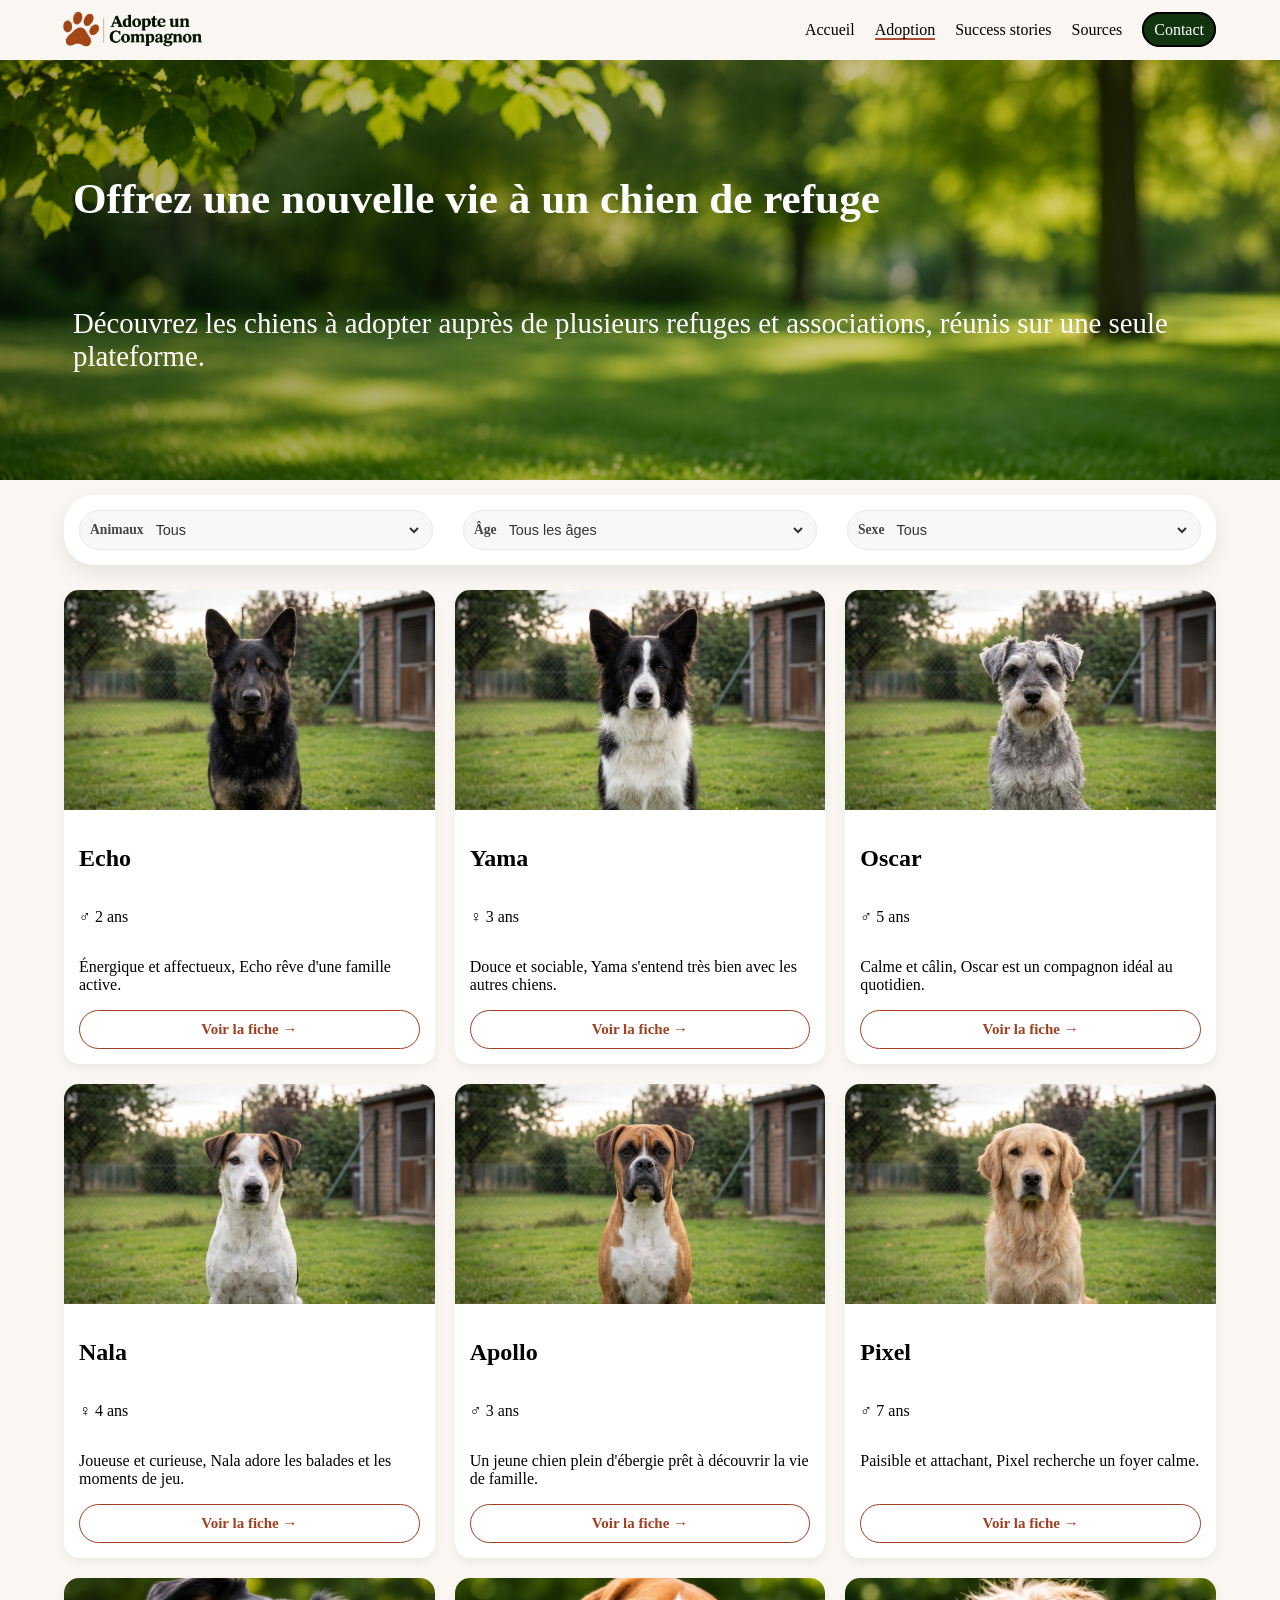
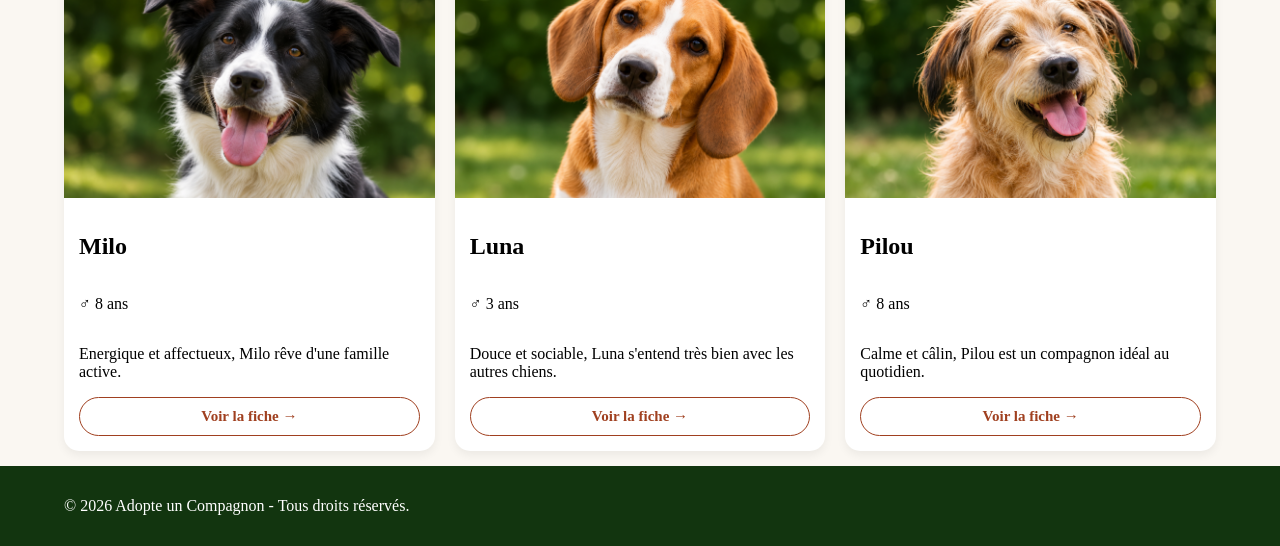
==== commit 5abb1f1b: "Add files via upload" ====
--- a/adoption.html
+++ b/adoption.html
@@ -82,45 +82,45 @@
 
             <!-- Carte 1 -->
             <div class="dog-card">
-                <input type="checkbox" id="fiche-milo" class="fiche-toggle">
-                <img src="img/Milo.jpg" alt="Photo de Milo" class="dog-img">
-                <div class="dog-info male">
-                    <h2>Milo</h2>
+                <input type="checkbox" id="fiche-echo" class="fiche-toggle">
+                <img src="img/Milo.jpg" alt="Photo de Echo" class="dog-img">
+                <div class="dog-info male">
+                    <h2>Echo</h2>
                     <p class="dog-details">♂ 2 ans</p>
-                    <p class="dog-desc">Énergique et affectueux, Milo rêve d'une famille active.</p>
-                    <label for="fiche-milo" class="btn-card">Voir la fiche &rarr;</label>
+                    <p class="dog-desc">Énergique et affectueux, Echo rêve d'une famille active.</p>
+                    <label for="fiche-echo" class="btn-card">Voir la fiche &rarr;</label>
                 </div>
         
                 <!--Overlay-->
                 <div class="fiche-overlay">
-                     <h3>Milo</h3>
+                     <h3>Echo</h3>
                      <p class="fiche-subtitle">Berger Allemand &bull; Mâle ♂ &bull; 2 ans</p>
-                     <p class="fiche-bio">Énergique et affectueux, Milo rêve d'une famille active. Il adore les longues balades en forêt et apprend très vite de nouveaux tours.</p>
-                     <ul class="fiche-details">
-                         <li><strong>Type :</strong> Chien</li>
-                         <li><strong>Taille :</strong> Moyen</li>
-                         <li><strong>Vaccination :</strong> Oui</li>
-                         <li><strong>Stérilisation :</strong> Oui</li>
-                     </ul>
-                     <label for="fiche-milo" class="btn-retour">&larr; Retour</label>
+                     <p class="fiche-bio">Énergique et affectueux, Echo rêve d'une famille active. Il adore les longues balades en forêt et apprend très vite de nouveaux tours.</p>
+                     <ul class="fiche-details">
+                         <li><strong>Type :</strong> Chien</li>
+                         <li><strong>Taille :</strong> Moyen</li>
+                         <li><strong>Vaccination :</strong> Oui</li>
+                         <li><strong>Stérilisation :</strong> Oui</li>
+                     </ul>
+                     <label for="fiche-echo" class="btn-retour">&larr; Retour</label>
                 </div>
             </div>
         
             <!-- Carte 2 -->
             <div class="dog-card">
-                <input type="checkbox" id="fiche-Luna" class="fiche-toggle">
-                <img src="img/Luna.jpg" alt="Photo de Luna" class="dog-img">
+                <input type="checkbox" id="fiche-Yama" class="fiche-toggle">
+                <img src="img/Luna.jpg" alt="Photo de Yama" class="dog-img">
                 <div class="dog-info femelle">
-                    <h2>Luna</h2>
+                    <h2>Yama</h2>
                     <p class="dog-details">♀ 3 ans</p>
-                    <p class="dog-desc">Douce et sociable, Luna s'entend très bien avec les autres chiens.</p>
-                    <label for="fiche-Luna" class="btn-card">Voir la fiche &rarr;</label>
-                </div>
-            
-
-                <!--Overlay-->
-                <div class="fiche-overlay">
-                     <h3>Luna</h3>
+                    <p class="dog-desc">Douce et sociable, Yama s'entend très bien avec les autres chiens.</p>
+                    <label for="fiche-Yama" class="btn-card">Voir la fiche &rarr;</label>
+                </div>
+            
+
+                <!--Overlay-->
+                <div class="fiche-overlay">
+                     <h3>Yama</h3>
                      <p class="fiche-subtitle">Border Collie &bull; Femelle ♀ &bull; 3 ans</p>
                      <p class="fiche-bio">Une boule d'énergie futée au regard expressif, toujours partante pour une partie de jeu ou une nouvelle aventure à vos côtés.</p>
                      <ul class="fiche-details">
@@ -129,7 +129,7 @@
                          <li><strong>Vaccination :</strong> Non</li>
                          <li><strong>Stérilisation :</strong> Oui</li>
                      </ul>
-                     <label for="fiche-Luna" class="btn-retour">&larr; Retour</label>
+                     <label for="fiche-Yama" class="btn-retour">&larr; Retour</label>
                 </div>
             </div>
         
@@ -238,6 +238,85 @@
                      <label for="fiche-Pixel" class="btn-retour">&larr; Retour</label>
                 </div>
             </div>
+
+            <!-- Carte 7 -->
+            <div class="dog-card">
+                <img src="img/Portrait d’un border collie joyeux.png" alt="Photo de Milo" class="dog-img">
+                <input type="checkbox" id="fiche-milo" class="fiche-toggle">
+                <div class="dog-info male">
+                    <h2>Milo</h2>
+                    <p class="dog-details">♂  8 ans</p>
+                    <p class="dog-desc">Energique et affectueux, Milo rêve d'une famille active.</p>
+                    <label for="fiche-milo" class="btn-card">Voir la fiche &rarr;</label>
+                </div>
+            
+                <!--Overlay-->
+                <div class="fiche-overlay">
+                     <h3>Milo</h3>
+                     <p class="fiche-subtitle">Border Collie &bull; Mâle ♂ &bull; 7 ans</p>
+                     <p class="fiche-bio">Milo est un chien propre, capable de rester seul sans difficulté et qui peut tout à fait vivre en appartement, même si un jardin sécurisé serait un véritable atout pour son bien-être. De nature méfiante avec les inconnus, Milo a besoin de temps pour accorder sa confiance.</p>
+                     <ul class="fiche-details">
+                         <li><strong>Type :</strong> Chien</li>
+                         <li><strong>Taille :</strong> Moyen</li>
+                         <li><strong>Vaccination :</strong> Oui</li>
+                         <li><strong>Stérilisation :</strong> Oui</li>
+                     </ul>
+                     <label for="fiche-milo" class="btn-retour">&larr; Retour</label>
+                </div>
+            </div>
+
+            <!-- Carte 8 -->
+            <div class="dog-card">
+                <img src="img/Portrait rapproché d’un beagle au jardin verdoyant.png" alt="Photo de Milo" class="dog-img">
+                <input type="checkbox" id="fiche-luna" class="fiche-toggle">
+                <div class="dog-info femelle">
+                    <h2>Luna</h2>
+                    <p class="dog-details">♂  3 ans</p>
+                    <p class="dog-desc">Douce et sociable, Luna s'entend très bien avec les autres chiens.</p>
+                    <label for="fiche-luna" class="btn-card">Voir la fiche &rarr;</label>
+                </div>
+            
+                <!--Overlay-->
+                <div class="fiche-overlay">
+                     <h3>Luna</h3>
+                     <p class="fiche-subtitle">Beagle &bull; Femelle ♂ &bull; 7 ans</p>
+                     <p class="fiche-bio">Luna est une véritable pile électrique, débordante d'affection. Elle adore les humains, réclame des câlins, aime jouer et se montre toujours en demande d'attention. Un jardin est indispensable : Luna a besoin de se dépenser physiquement. Luna supporte très mal la solitude.</p>
+                     <ul class="fiche-details">
+                         <li><strong>Type :</strong> Chien</li>
+                         <li><strong>Taille :</strong> Moyen</li>
+                         <li><strong>Vaccination :</strong> Oui</li>
+                         <li><strong>Stérilisation :</strong> Oui</li>
+                     </ul>
+                     <label for="fiche-luna" class="btn-retour">&larr; Retour</label>
+                </div>
+            </div>
+
+            <!-- Carte 9 -->
+            <div class="dog-card">
+                <img src="img/oscar-chien.png" alt="Photo de Pilou" class="dog-img">
+                <input type="checkbox" id="fiche-pilou" class="fiche-toggle">
+                <div class="dog-info male">
+                    <h2>Pilou</h2>
+                    <p class="dog-details">♂  8 ans</p>
+                    <p class="dog-desc">Calme et câlin, Pilou est un compagnon idéal au quotidien.</p>
+                    <label for="fiche-pilou" class="btn-card">Voir la fiche &rarr;</label>
+                </div>
+            
+                <!--Overlay-->
+                <div class="fiche-overlay">
+                     <h3>Pilou</h3>
+                     <p class="fiche-subtitle">Croisé Griffon &bull; Mâle ♂ &bull; 8 ans</p>
+                     <p class="fiche-bio">Pilou est un chien incroyablement gentil et proche de l’humain. En promenade, il a beaucoup d’énergie et peut tirer fortement en laisse. Il peut également se montrer réactif lors de croisements. Pilou recherche aujourd’hui une famille douce, patiente et bienveillante.</p>
+                     <ul class="fiche-details">
+                         <li><strong>Type :</strong> Chien</li>
+                         <li><strong>Taille :</strong> Moyen</li>
+                         <li><strong>Vaccination :</strong> Oui</li>
+                         <li><strong>Stérilisation :</strong> Oui</li>
+                     </ul>
+                     <label for="fiche-pilou" class="btn-retour">&larr; Retour</label>
+                </div>
+            </div>
+
         </div>
     </main>
 
@@ -247,5 +326,10 @@
         </div>
     </footer>
 
+    <script 
+        src="//code.tidio.co/gcmwocwzrdjgjwgoprsjgkujg1ojxigr.js" 
+        async>    
+    </script>
+
     </body>
 </html>
--- a/css/adoption-styles.css
+++ b/css/adoption-styles.css
@@ -1,14 +1,10 @@
 body {
-    font-family: Arial, sans-serif;
     margin: 0;
     padding: 0;
     background-color: #FAF7F2;
-    color: #333;
-}
-
-body:has(#filter-sex) {
-    background-color: red;
-}
+}
+
+/* HEADER */
 
 header {
     display: flex;
@@ -24,17 +20,25 @@
     margin-left: -25px;
 }
 
+#adoption {
+    border-bottom: 2px solid #A84E32;
+}
+
 header ul {
     list-style: none;
     align-items: center;
     display: flex;
-    gap: 40px;
+    gap: 20px;
     margin: 0;
     padding: 0;
 }
 
-#adoption {
-    border-bottom: 2px solid #A84E32;
+#contact {
+    border: 2px solid black;
+    padding: 7px 10px 7px 10px;
+    border-radius: 20px;
+    background-color: #12350F;
+    color: #FFFFFF;
 }
 
 a {
@@ -47,51 +51,52 @@
     display: none;
 }
 
-.filter-bar:has(#filter-sexe option[value="male"]:checked)~.dogs-grid .dog-card:not(:has(.male)){
-            display: none;
-}
-.filter-bar:has(#filter-sexe option[value="femelle"]:checked)~.dogs-grid .dog-card:not(:has(.femelle)){
-            display: none;
-}
-
 #hero {
-    background-image: url('../img/Jack Russell dans un pré fleuri.png');
+    background-image: linear-gradient(
+            to right,
+            rgba(0, 0, 0, 0.35),
+            rgba(0, 0, 0, 0.1)
+        ), url('../img/Parc verdoyant baigné de soleil.png');
     background-size: cover;
     background-position: center;
     background-repeat: no-repeat;
     min-height: 400px;
     color: white;
     align-content: center;
-    display: grid;
-    grid-template-columns: repeat(2, 1fr);
     padding: 10px;
-    margin-bottom: 30px;
 }
 
 #hero-container {
-    width: 80%;
+    width: 90%;
     margin: 0 auto;
     height: 100%;
-    font-size: 1.1rem;
-    text-align: center;
+    font-size: 1.3rem;
     justify-content: center;
     display: flex;
     flex-direction: column;
-    gap: 25px;
-}
+    gap: 20px;
+}
+
+@media (min-width: 1000px) {
+    #hero-container {
+        font-size: 1.8rem;
+    }
+}
+
+/* MAIN */
 
 .dogs-grid {
     width: 90%;
-    margin: 0 auto;
-}
-
-.cats-grid, .dogs-grid {
+    margin: 15px auto;
+}
+
+.dogs-grid {
     display: grid;
     grid-template-columns: repeat(3, 1fr); 
     gap: 20px;
 }
 
-.cat-card, .dog-card {
+.dog-card {
     background-color: white;
     border-radius: 15px;
     overflow: hidden;
@@ -100,7 +105,7 @@
     box-shadow: 0 4px 10px rgba(0, 0, 0, 0.06);
 }
 
-.cat-img, .dog-img {
+.dog-img {
     width: 100%;
     height: auto;
     max-height: 220px;            
@@ -109,17 +114,16 @@
     display: block;
 }
 
-.cat-info, .dog-info {
+.dog-info {
     padding: 15px;
     display: flex;
     flex-direction: column;
     flex-grow: 1; 
 }
 
-.cat-desc, .dog-desc {
+.dog-desc {
     flex-grow: 1; 
 }
-
 
 .btn-card {
     background-color: transparent;
@@ -148,7 +152,7 @@
     align-items: center;
     justify-content: space-between;
     width: 90%;
-    margin: 0 auto;
+    margin: 15px auto;
     margin-bottom: 25px;
 }
 
@@ -184,64 +188,6 @@
 .btn-filter:hover {
     background-color: #a04020;
     color: white;
-}
-
-/* Page Fiche de l'animal */
-.back-container {
-    max-width: 1100px;
-    margin: 30px auto 10px auto;
-}
-
-.btn-back {
-    text-decoration: none;
-    color: #2D4A3E;
-    font-weight: bold;
-    font-size: 0.95rem;
-}
-
-.pet-profile-container {
-    max-width: 1100px;
-    margin: 0 auto 50px auto;
-    background-color: #ffffff;
-    border-radius: 20px;
-    padding: 30px;
-    box-shadow: 0 4px 20px rgba(0, 0, 0, 0.06);
-    display: flex;
-    gap: 40px;
-    align-items: flex-start;
-}
-
-.pet-profile-image {
-    flex: 1;
-}
-
-.pet-profile-image img {
-    width: 100%;
-    height: 400px;
-    object-fit: cover;
-    border-radius: 15px;
-}
-
-.pet-profile-info {
-    flex: 1;
-}
-
-.pet-profile-info h2 {
-    font-size: 2rem;
-    color: #2D4A3E;
-    margin-bottom: 5px;
-}
-
-.pet-subtitle {
-    color: #666666;
-    font-size: 1rem;
-    margin-bottom: 15px;
-}
-
-.divider {
-    border: 0;
-    border-top: 1px solid #eeeeee;
-    margin: 20px 0;
 }
 
 /* Grille d'informations en cadre */
@@ -281,32 +227,49 @@
         text-decoration: none;
         color: black;
     }
-    #nav-largeScreen,
+#nav-largeScreen,
     #menu-toggle,
-    label .close,
     .menu
     {
         display: none;
     }
     #nav-mobile,
-    label .burger {
+    label.hamburger {
         display: block;
         cursor: pointer;
-        font-size: 30px;
-    }
-    #menu-toggle:checked ~ .menu,
-    #menu-toggle:checked ~ label .close {
+        background: transparent;
+        width: 40px;
+        height: 60px;
+        position: relative;
+    }
+    .line {
+        position: absolute;
+        width: 100%;
+        height: 4px;
+        background: #A84E32;
+        transition: transform 0.5s ease;
+    }
+    .line:nth-child(1) {
+        top: 12px;
+    }
+    .line:nth-child(2) {
+        top: 24px;
+    }
+    .line:nth-child(3) {
+        top: 36px;
+    }
+    #menu-toggle:checked ~ .menu {
         display: block;
         cursor: pointer;
     }
-    #menu-toggle:checked ~ label .close {
-        text-align: right;
-    }
-    #menu-toggle:checked ~ label .burger {
-        display: none;
-    }
-    #menu-toggle:checked ~ .menu li {
-        margin: 15px;
+    #nav-mobile:has(#menu-toggle:checked) .line:nth-child(1) {
+        transform: translateY(12px) rotate(45deg);
+    }
+    #nav-mobile:has(#menu-toggle:checked) .line:nth-child(2) {
+        opacity: 0;
+    }
+    #nav-mobile:has(#menu-toggle:checked) .line:nth-child(3) {
+        transform: translateY(-12px) rotate(-45deg);
     }
     body:has(#menu-toggle:checked) {
         overflow: hidden;
@@ -315,12 +278,21 @@
         height: 100vh;
         text-align: center;
         align-content: center;
-    }
-    header:has(#menu-toggle:checked) #nav-mobile {
+        background-color: #FAF7F2;
+        position: fixed;
         width: 100%;
-    }
-    header:has(#menu-toggle:checked) #dog-logo{
-        display: none;
+        inset: 0;
+        z-index: 1000
+    }
+    #menu-toggle:checked ~ .menu li {
+        margin: 20px;
+        font-size: 24px;
+    }
+    header:has(#menu-toggle:checked) #logo,
+    header:has(#menu-toggle:checked) label.hamburger
+    {
+        position: relative;
+        z-index: 1001;
     }
     .filter-bar {
         display: flex;
@@ -365,9 +337,9 @@
     height: 100%;
     background-color: rgba(255, 255, 255, 0.94);
     backdrop-filter: blur(4px);
-    padding: 25px;
+    padding: 15px;
+    display: flex;
     box-sizing: border-box;
-    display: flex;
     flex-direction: column;
     justify-content: space-between;
     opacity: 0;
@@ -433,3 +405,23 @@
     text-align: center;
     cursor: pointer;
 }
+
+/* FOOTER */
+
+footer {
+    background-color: #12350F;
+    height: 80px;
+    align-content: center;
+}
+
+#footer-container {
+    width: 90%;
+    margin: 0 auto;
+    color: #FFFFFF;
+}
+
+@media (max-width: 700px) {
+    #footer-container {
+        text-align: center;
+    }
+}
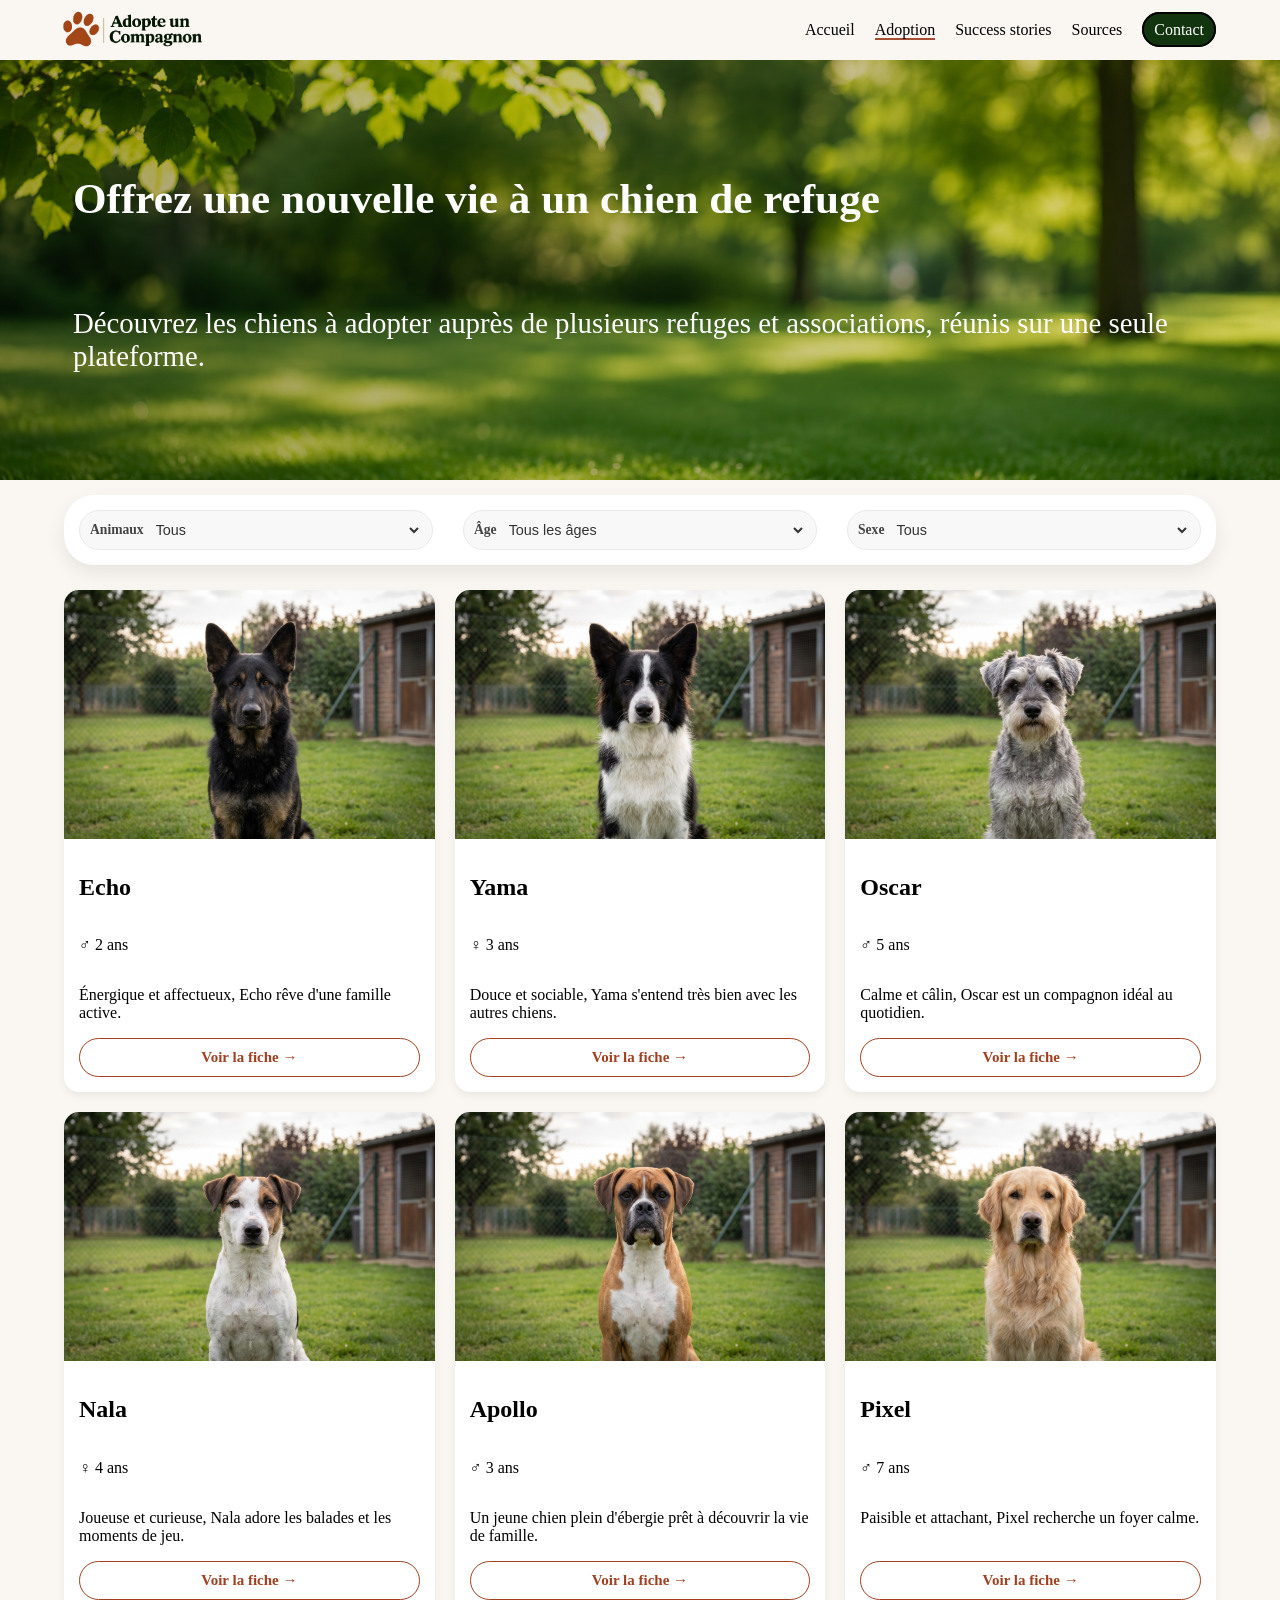
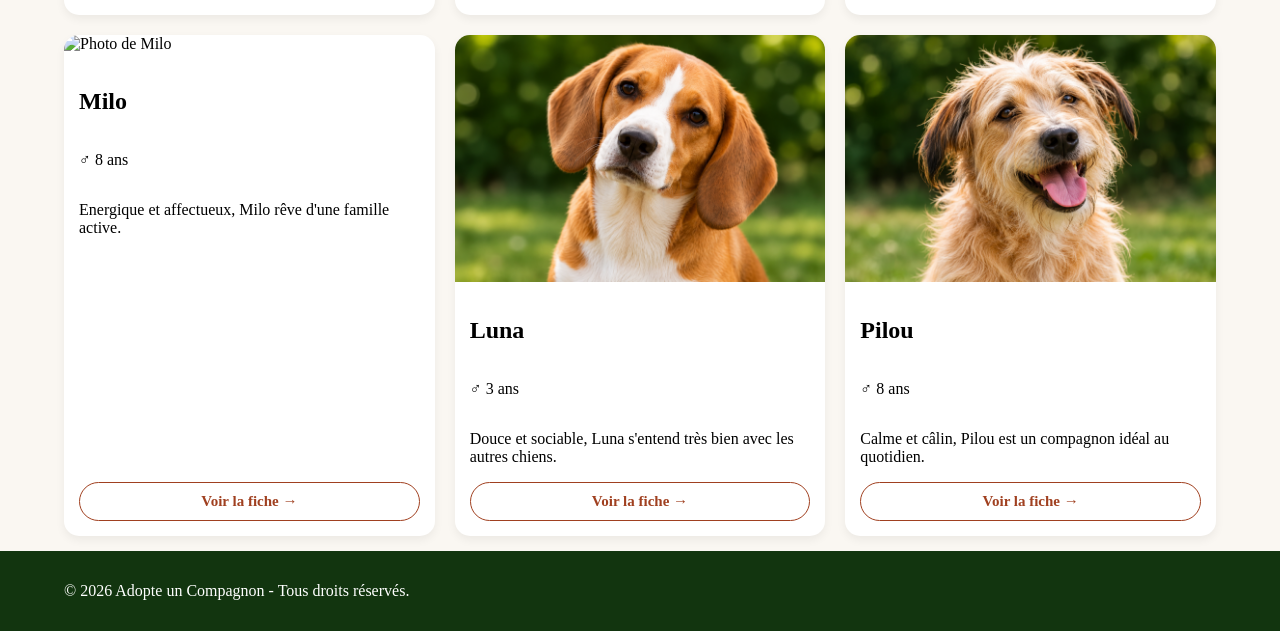
==== commit bcb7a585: "Update adoption.html" ====
--- a/adoption.html
+++ b/adoption.html
@@ -83,7 +83,7 @@
             <!-- Carte 1 -->
             <div class="dog-card">
                 <input type="checkbox" id="fiche-echo" class="fiche-toggle">
-                <img src="img/Milo.jpg" alt="Photo de Echo" class="dog-img">
+                <img src="img/Echo.png" alt="Photo de Echo" class="dog-img">
                 <div class="dog-info male">
                     <h2>Echo</h2>
                     <p class="dog-details">♂ 2 ans</p>
--- a/css/adoption-styles.css
+++ b/css/adoption-styles.css
@@ -88,9 +88,6 @@
 .dogs-grid {
     width: 90%;
     margin: 15px auto;
-}
-
-.dogs-grid {
     display: grid;
     grid-template-columns: repeat(3, 1fr); 
     gap: 20px;
@@ -108,21 +105,19 @@
 .dog-img {
     width: 100%;
     height: auto;
-    max-height: 220px;            
     object-fit: cover;            
-    object-position: left center; 
-    display: block;
+    object-position: center; 
 }
 
 .dog-info {
     padding: 15px;
     display: flex;
     flex-direction: column;
-    flex-grow: 1; 
+    flex: 1;
 }
 
 .dog-desc {
-    flex-grow: 1; 
+    flex: 1;
 }
 
 .btn-card {
@@ -362,7 +357,7 @@
 }
 
 .fiche-subtitle {
-    color: #8C6239;
+    color: #A84E32;
     font-weight: bold;
     font-size: 0.9rem;
     margin: 5px 0 10px 0;
@@ -380,14 +375,14 @@
     margin: 10px 0;
     font-size: 0.85rem;
     color: #444;
-    display: grid;
-    grid-template-columns: 1fr 1fr;
-    gap: 8px;
+    display: flex;
+    flex-direction: column;
+    gap: 10px;
 }
 
 .btn-retour {
     display: inline-block;
-    color: #666;
+    color: #A84E32;
     font-size: 0.9rem;
     font-weight: bold;
     cursor: pointer;
@@ -395,10 +390,6 @@
     transition: color 0.2s ease;
 }
 
-.btn-retour:hover {
-    color: #2D4A3E;
-}
-
 /* Pour que le <label> garde le curseur main et le bon affichage */
 label.btn-card {
     display: inline-block;
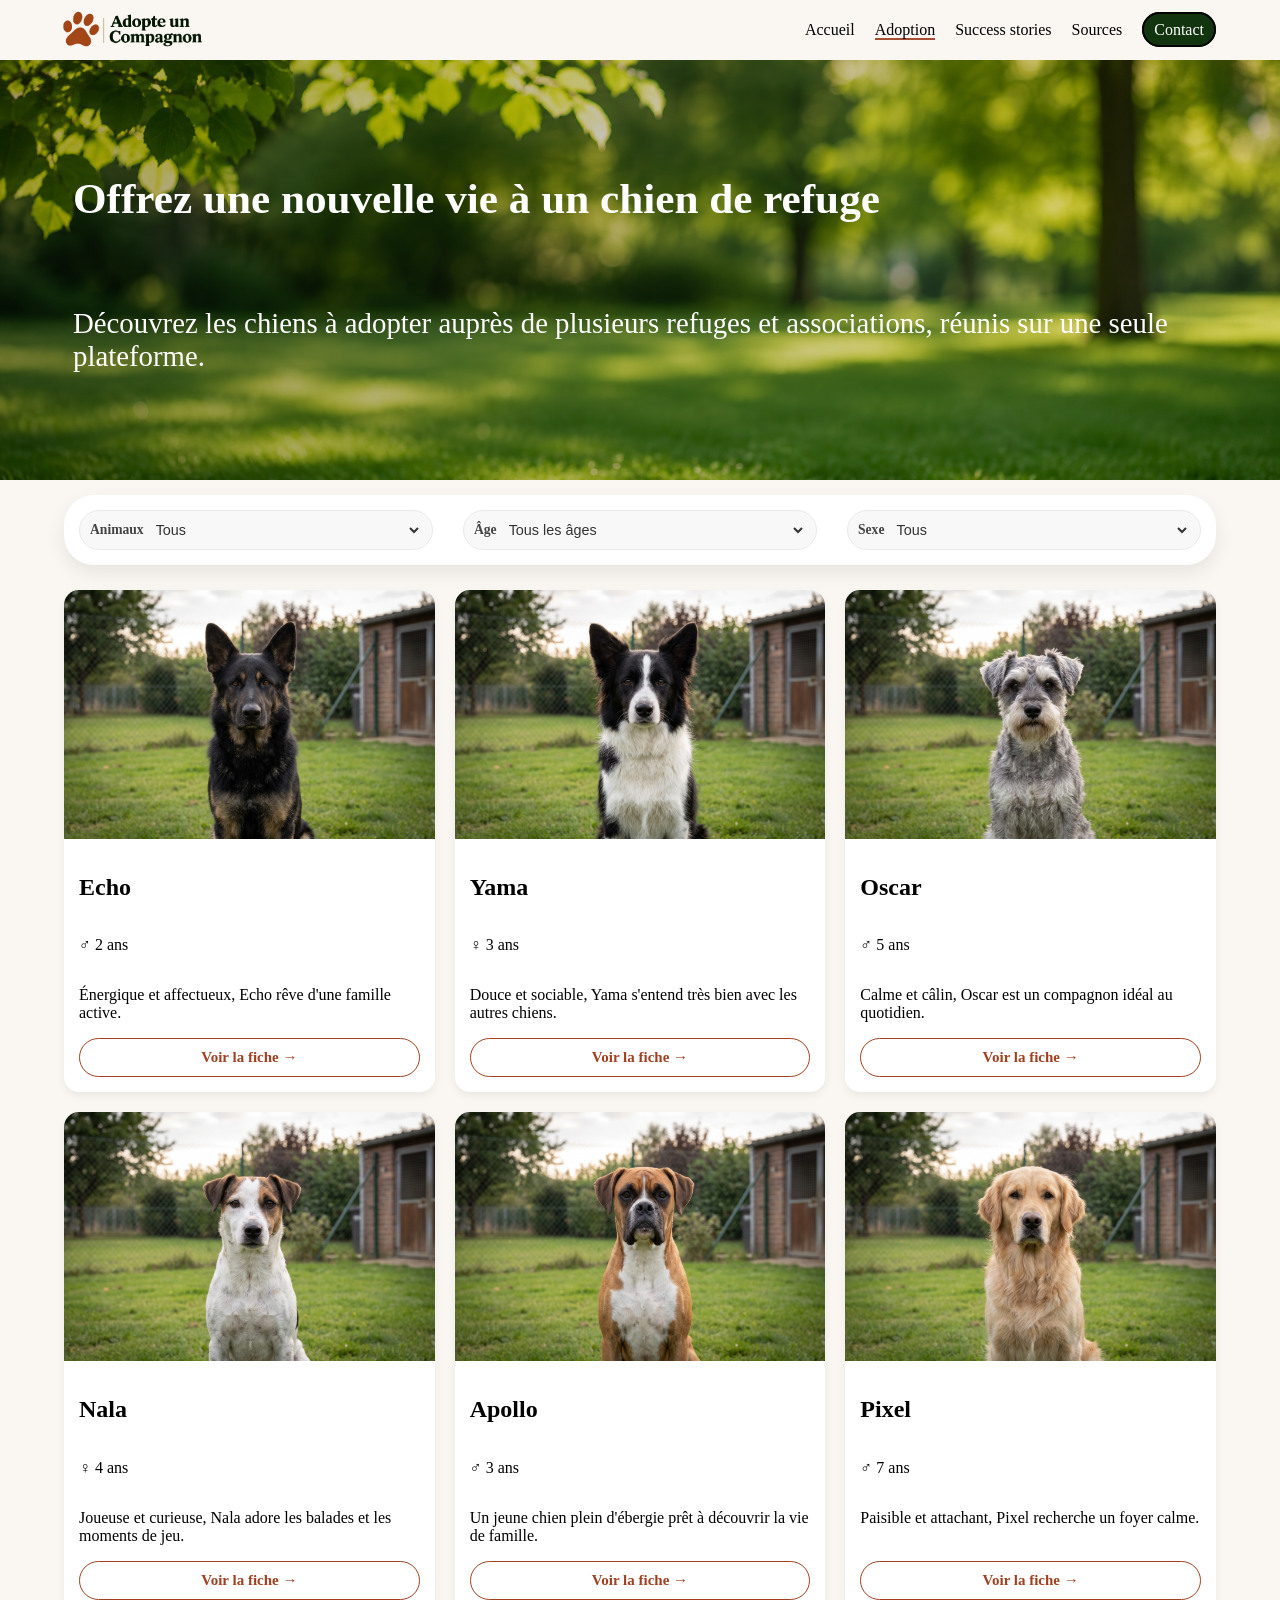
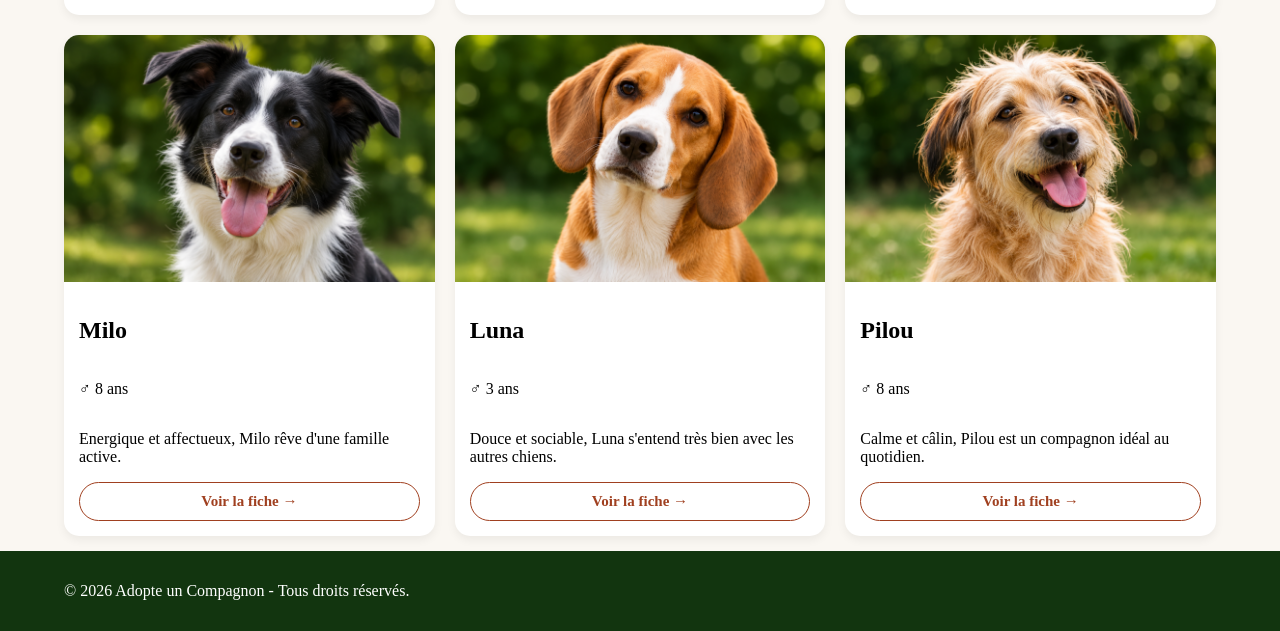
==== commit a0bfc3be: "Update adoption.html" ====
--- a/adoption.html
+++ b/adoption.html
@@ -241,7 +241,7 @@
 
             <!-- Carte 7 -->
             <div class="dog-card">
-                <img src="img/Portrait d’un border collie joyeux.png" alt="Photo de Milo" class="dog-img">
+                <img src="img/Milo.png" alt="Photo de Milo" class="dog-img">
                 <input type="checkbox" id="fiche-milo" class="fiche-toggle">
                 <div class="dog-info male">
                     <h2>Milo</h2>
